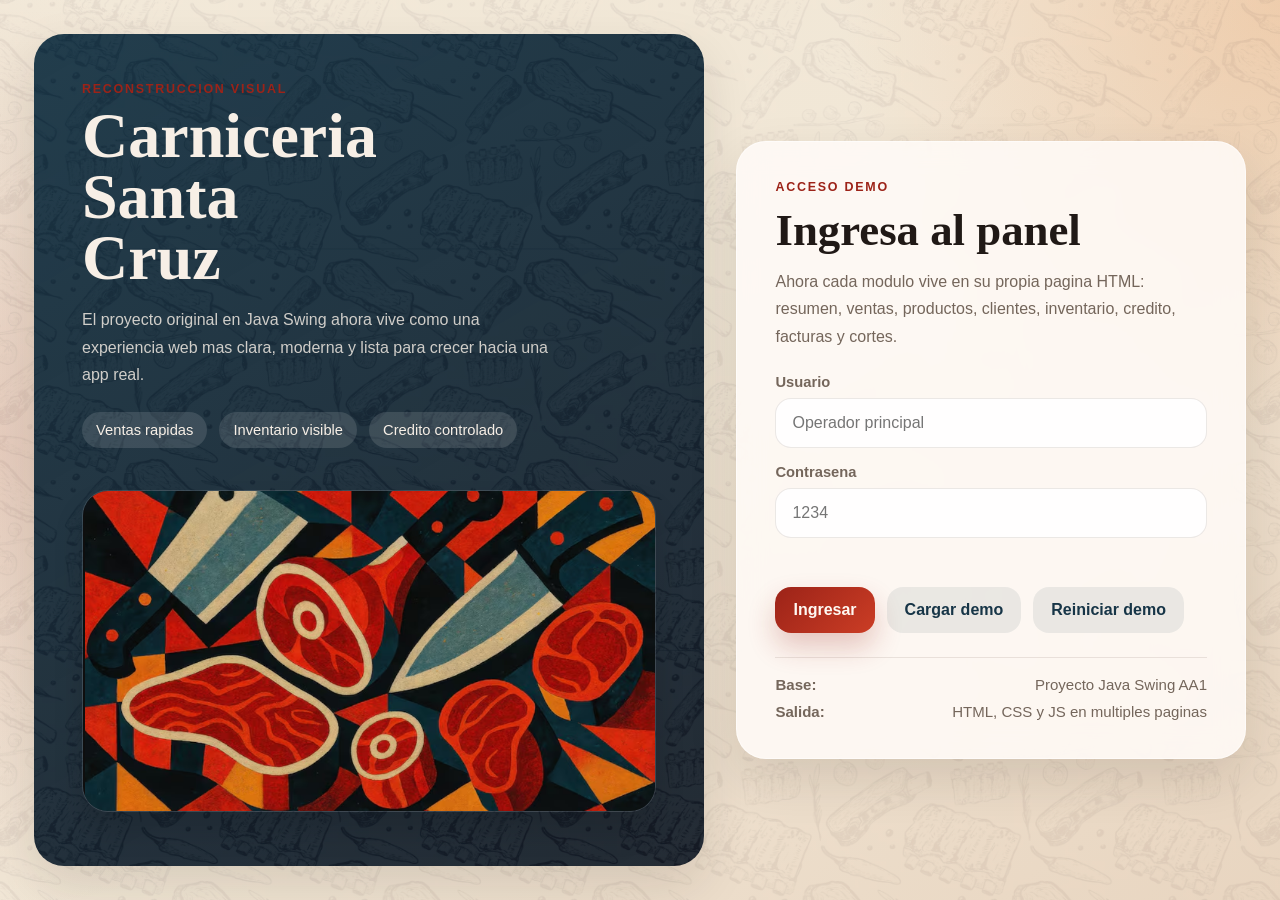
==== aa1-web/index.html @ 41139fec "Add aa1-web project files" ====
<!DOCTYPE html>
<html lang="es">
<head>
  <meta charset="UTF-8">
  <meta name="viewport" content="width=device-width, initial-scale=1.0">
  <title>Carniceria Santa Cruz | Login</title>
  <link rel="stylesheet" href="./styles.css">
</head>
<body data-page="login">
  <div class="page-shell">
    <section class="login-screen">
      <div class="login-hero reveal">
        <p class="eyebrow">Reconstruccion visual</p>
        <h1>Carniceria Santa Cruz</h1>
        <p class="hero-copy">
          El proyecto original en Java Swing ahora vive como una experiencia web mas clara,
          moderna y lista para crecer hacia una app real.
        </p>
        <div class="hero-pills">
          <span>Ventas rapidas</span>
          <span>Inventario visible</span>
          <span>Credito controlado</span>
        </div>
        <div class="hero-art">
          <img src="./assets/hero-meat.png" alt="Ilustracion de cortes de carne">
        </div>
      </div>

      <form class="login-card reveal delay-1" id="loginForm">
        <div class="card-top">
          <p class="eyebrow">Acceso demo</p>
          <h2>Ingresa al panel</h2>
          <p>
            Ahora cada modulo vive en su propia pagina HTML: resumen, ventas, productos,
            clientes, inventario, credito, facturas y cortes.
          </p>
        </div>

        <label class="field">
          <span>Usuario</span>
          <input id="usernameInput" type="text" placeholder="Operador principal">
        </label>

        <label class="field">
          <span>Contrasena</span>
          <input id="passwordInput" type="password" placeholder="1234">
        </label>

        <p class="login-error" id="loginError"></p>

        <div class="card-actions">
          <button class="primary-button" type="submit">Ingresar</button>
          <button class="ghost-button" type="button" id="demoButton">Cargar demo</button>
          <button class="ghost-button" type="button" id="resetDemoButton">Reiniciar demo</button>
        </div>

        <div class="login-notes">
          <div>
            <strong>Base:</strong>
            <span>Proyecto Java Swing AA1</span>
          </div>
          <div>
            <strong>Salida:</strong>
            <span>HTML, CSS y JS en multiples paginas</span>
          </div>
        </div>
      </form>
    </section>

    <div class="toast" id="toast"></div>
  </div>

  <script src="./app.js"></script>
</body>
</html>
---- aa1-web/styles.css ----
:root {
  --bg: #f3eadb;
  --surface: rgba(255, 251, 247, 0.88);
  --surface-strong: #fffaf5;
  --card: #fffdf9;
  --ink: #201916;
  --muted: #74665b;
  --line: rgba(91, 64, 48, 0.12);
  --accent: #9c2318;
  --accent-2: #eb7d26;
  --accent-3: #173547;
  --success: #247447;
  --warning: #b86b23;
  --danger: #a92525;
  --shadow: 0 20px 50px rgba(31, 23, 19, 0.12);
  --radius-xl: 30px;
  --radius-lg: 22px;
  --radius-md: 16px;
  --radius-sm: 12px;
}

* {
  box-sizing: border-box;
}

html {
  scroll-behavior: smooth;
}

body {
  margin: 0;
  min-height: 100vh;
  color: var(--ink);
  font-family: "Trebuchet MS", "Gill Sans", "Segoe UI", sans-serif;
  background:
    radial-gradient(circle at top right, rgba(235, 125, 38, 0.22), transparent 28%),
    radial-gradient(circle at left center, rgba(156, 35, 24, 0.14), transparent 34%),
    linear-gradient(140deg, #f4ecde 0%, #f3eadb 45%, #ead8c4 100%);
}

body::before {
  content: "";
  position: fixed;
  inset: 0;
  background: url("./assets/pattern.png") center/420px;
  opacity: 0.075;
  pointer-events: none;
  mix-blend-mode: multiply;
}

img {
  display: block;
  max-width: 100%;
}

button,
input,
select,
textarea {
  font: inherit;
}

a {
  color: inherit;
}

button {
  cursor: pointer;
}

.hidden {
  display: none !important;
}

.page-shell {
  position: relative;
}

.eyebrow {
  margin: 0 0 10px;
  font-size: 0.78rem;
  font-weight: 800;
  letter-spacing: 0.14em;
  text-transform: uppercase;
  color: var(--accent);
}

.reveal {
  animation: rise-in 0.75s ease both;
}

.delay-1 {
  animation-delay: 0.08s;
}

.delay-2 {
  animation-delay: 0.16s;
}

.login-screen {
  min-height: 100vh;
  display: grid;
  grid-template-columns: 1.25fr 0.95fr;
  gap: 32px;
  padding: 34px;
  position: relative;
}

.login-hero,
.login-card,
.panel,
.stat-card {
  backdrop-filter: blur(14px);
}

.login-hero {
  position: relative;
  overflow: hidden;
  border-radius: var(--radius-xl);
  background:
    linear-gradient(150deg, rgba(23, 53, 71, 0.95), rgba(15, 25, 38, 0.9)),
    url("./assets/pattern.png") center/400px;
  padding: 48px;
  color: #f7efe6;
  box-shadow: var(--shadow);
}

.login-hero h1,
.workspace-header h1,
.section-title h2,
.hero-banner h2,
.panel h3,
.login-card h2 {
  font-family: "Rockwell", "Bookman Old Style", "Palatino Linotype", serif;
}

.login-hero h1 {
  font-size: clamp(2.8rem, 5vw, 5rem);
  line-height: 0.95;
  margin: 0 0 18px;
  max-width: 9ch;
}

.hero-copy {
  max-width: 54ch;
  margin: 0 0 24px;
  color: rgba(247, 239, 230, 0.82);
  line-height: 1.7;
}

.hero-pills {
  display: flex;
  flex-wrap: wrap;
  gap: 12px;
}

.hero-pills span,
.badge-soft {
  display: inline-flex;
  align-items: center;
  gap: 8px;
  padding: 10px 14px;
  border-radius: 999px;
  background: rgba(255, 255, 255, 0.12);
  color: inherit;
  font-size: 0.92rem;
}

.hero-art {
  margin-top: 42px;
  border-radius: 26px;
  overflow: hidden;
  border: 1px solid rgba(255, 255, 255, 0.12);
  box-shadow: 0 18px 30px rgba(0, 0, 0, 0.14);
}

.hero-art img {
  width: 100%;
  height: 320px;
  object-fit: cover;
}

.login-card {
  align-self: center;
  border-radius: var(--radius-xl);
  background: var(--surface);
  border: 1px solid rgba(255, 255, 255, 0.5);
  padding: 38px;
  box-shadow: var(--shadow);
}

.card-top h2 {
  margin: 0 0 12px;
  font-size: clamp(2rem, 4vw, 2.8rem);
}

.card-top p:last-child {
  margin: 0 0 24px;
  color: var(--muted);
  line-height: 1.7;
}

.field {
  display: grid;
  gap: 8px;
  margin-bottom: 16px;
}

.field span {
  font-size: 0.92rem;
  font-weight: 700;
  color: var(--muted);
}

.field input,
.field select,
.field textarea {
  width: 100%;
  border: 1px solid var(--line);
  border-radius: var(--radius-md);
  padding: 15px 16px;
  background: rgba(255, 255, 255, 0.88);
  color: var(--ink);
  transition: border-color 0.2s ease, transform 0.2s ease, box-shadow 0.2s ease;
}

.field input:focus,
.field select:focus,
.field textarea:focus {
  outline: none;
  border-color: rgba(156, 35, 24, 0.4);
  box-shadow: 0 0 0 4px rgba(156, 35, 24, 0.08);
  transform: translateY(-1px);
}

.login-error {
  min-height: 1.2rem;
  margin: 4px 0 14px;
  color: var(--danger);
  font-size: 0.92rem;
  font-weight: 700;
}

.card-actions,
.button-row,
.banner-actions,
.sale-footer {
  display: flex;
  flex-wrap: wrap;
  gap: 12px;
  align-items: center;
}

.primary-button,
.ghost-button,
.remove-button {
  display: inline-flex;
  align-items: center;
  justify-content: center;
  border: 0;
  border-radius: 16px;
  padding: 14px 18px;
  font-weight: 800;
  text-decoration: none;
  transition: transform 0.18s ease, box-shadow 0.18s ease, background 0.18s ease;
}

.primary-button {
  background: linear-gradient(135deg, var(--accent), #cb3d25);
  color: #fff9f3;
  box-shadow: 0 14px 28px rgba(156, 35, 24, 0.24);
}

.ghost-button,
.remove-button {
  background: rgba(23, 53, 71, 0.08);
  color: var(--accent-3);
}

.primary-button:hover,
.ghost-button:hover,
.remove-button:hover {
  transform: translateY(-2px);
}

.full {
  width: 100%;
  justify-content: center;
}

.login-notes {
  margin-top: 24px;
  padding-top: 18px;
  border-top: 1px solid var(--line);
  display: grid;
  gap: 10px;
}

.login-notes div {
  display: flex;
  justify-content: space-between;
  gap: 12px;
  color: var(--muted);
  font-size: 0.94rem;
}

.app {
  display: grid;
  grid-template-columns: 300px minmax(0, 1fr);
  min-height: 100vh;
}

.sidebar {
  display: flex;
  flex-direction: column;
  position: sticky;
  top: 0;
  height: 100vh;
  padding: 26px;
  background:
    linear-gradient(180deg, rgba(17, 32, 45, 0.98), rgba(20, 26, 37, 0.97)),
    url("./assets/pattern.png") center/360px;
  color: #f9f2ea;
  overflow: hidden;
}

.brand-block h2 {
  margin: 0 0 10px;
  font-size: 2.2rem;
}

.side-copy,
.side-foot {
  color: rgba(249, 242, 234, 0.72);
  line-height: 1.7;
}

.nav-list {
  display: grid;
  gap: 10px;
  margin: 28px 0;
}

.nav-link {
  display: flex;
  align-items: center;
  gap: 12px;
  width: 100%;
  text-decoration: none;
  border: 1px solid rgba(255, 255, 255, 0.07);
  border-radius: 18px;
  padding: 14px 16px;
  background: rgba(255, 255, 255, 0.04);
  color: #f9f2ea;
  text-align: left;
  font-weight: 700;
  transition: background 0.2s ease, transform 0.2s ease, border-color 0.2s ease;
}

.nav-link:hover,
.nav-link.active {
  background: linear-gradient(135deg, rgba(156, 35, 24, 0.96), rgba(235, 125, 38, 0.92));
  border-color: transparent;
  transform: translateX(4px);
}

.nav-mark {
  display: inline-grid;
  place-items: center;
  width: 36px;
  height: 36px;
  border-radius: 12px;
  background: rgba(255, 255, 255, 0.14);
  font-size: 0.83rem;
}

.side-pattern {
  margin-top: auto;
  height: 180px;
  border-radius: 24px;
  background:
    linear-gradient(160deg, rgba(255, 255, 255, 0.08), transparent),
    url("./assets/hero-meat.png") center/cover;
  opacity: 0.82;
}

.side-button {
  margin-top: 16px;
}

.workspace {
  padding: 30px;
}

.workspace-header {
  display: flex;
  align-items: end;
  justify-content: space-between;
  gap: 20px;
  margin-bottom: 24px;
}

.workspace-header h1 {
  margin: 0;
  font-size: clamp(2.2rem, 4vw, 3.2rem);
}

.header-tools {
  display: flex;
  flex-wrap: wrap;
  gap: 12px;
}

.header-chip {
  min-width: 170px;
  padding: 14px 16px;
  border-radius: 18px;
  background: rgba(255, 255, 255, 0.72);
  border: 1px solid rgba(255, 255, 255, 0.44);
  box-shadow: var(--shadow);
}

.header-chip span {
  display: block;
  color: var(--muted);
  font-size: 0.84rem;
}

.header-chip strong {
  display: block;
  margin-top: 4px;
  font-size: 1rem;
}

.view {
  display: none;
  gap: 22px;
}

.view.active {
  display: grid;
}

.section-title {
  display: flex;
  align-items: center;
  justify-content: space-between;
  gap: 16px;
}

.section-title h2,
.hero-banner h2 {
  margin: 0;
}

.hero-banner {
  display: grid;
  grid-template-columns: minmax(0, 1.4fr) minmax(240px, 0.6fr);
  gap: 20px;
  padding: 28px;
  background:
    linear-gradient(135deg, rgba(255, 248, 242, 0.96), rgba(249, 236, 222, 0.92)),
    url("./assets/pattern.png") center/420px;
}

.panel-copy {
  margin: 14px 0 0;
  max-width: 62ch;
  color: var(--muted);
  line-height: 1.7;
}

.feature-list {
  margin: 18px 0 0;
  padding-left: 18px;
  color: var(--muted);
  line-height: 1.8;
}

.banner-aside {
  padding: 20px;
  border-radius: 24px;
  background: rgba(255, 255, 255, 0.62);
  border: 1px solid rgba(255, 255, 255, 0.5);
}

.stats-grid {
  display: grid;
  grid-template-columns: repeat(4, minmax(0, 1fr));
  gap: 16px;
}

.stats-grid.compact {
  grid-template-columns: repeat(3, minmax(0, 1fr));
}

.stat-card {
  padding: 22px;
  border-radius: 24px;
  background: rgba(255, 255, 255, 0.76);
  border: 1px solid rgba(255, 255, 255, 0.48);
  box-shadow: var(--shadow);
}

.stat-card span {
  display: block;
  color: var(--muted);
  font-size: 0.92rem;
}

.stat-card strong {
  display: block;
  margin-top: 10px;
  font-size: clamp(1.6rem, 3vw, 2.3rem);
  line-height: 1;
}

.split-grid,
.sales-grid,
.inventory-grid,
.invoice-layout {
  display: grid;
  gap: 20px;
}

.split-grid {
  grid-template-columns: repeat(2, minmax(0, 1fr));
}

.split-grid.wide {
  grid-template-columns: 0.86fr 1.14fr;
}

.sales-grid {
  grid-template-columns: 1.45fr 0.8fr;
}

.inventory-grid {
  grid-template-columns: repeat(3, minmax(0, 1fr));
}

.invoice-layout {
  grid-template-columns: minmax(0, 1.25fr) 320px;
  align-items: start;
}

.panel {
  padding: 22px;
  border-radius: 26px;
  background: var(--surface);
  border: 1px solid rgba(255, 255, 255, 0.5);
  box-shadow: var(--shadow);
}

.panel.tonal {
  background:
    linear-gradient(160deg, rgba(255, 248, 242, 0.94), rgba(243, 234, 219, 0.9)),
    url("./assets/pattern.png") center/360px;
}

.panel-head {
  display: flex;
  align-items: start;
  justify-content: space-between;
  gap: 16px;
  margin-bottom: 18px;
}

.panel-head h3 {
  margin: 0;
  font-size: 1.5rem;
}

.stack-list,
.timeline,
.client-list,
.chart-bars {
  display: grid;
  gap: 12px;
}

.stack-item,
.timeline-item,
.client-item,
.chart-row {
  border-radius: 18px;
  padding: 15px 16px;
  background: rgba(255, 255, 255, 0.76);
  border: 1px solid rgba(255, 255, 255, 0.48);
}

.stack-item {
  display: flex;
  justify-content: space-between;
  gap: 12px;
  align-items: center;
}

.stack-item strong,
.timeline-item strong,
.client-item strong {
  display: block;
}

.subtle {
  color: var(--muted);
  font-size: 0.92rem;
}

.inline-form,
.filters-bar {
  display: flex;
  flex-wrap: wrap;
  gap: 14px;
  align-items: end;
}

.grow {
  flex: 1 1 280px;
}

.short {
  min-width: 140px;
}

.chip-row {
  display: flex;
  flex-wrap: wrap;
  gap: 10px;
  margin: 18px 0;
}

.chip-row button {
  border: 0;
  border-radius: 999px;
  padding: 10px 14px;
  background: rgba(235, 125, 38, 0.12);
  color: var(--accent);
  font-weight: 700;
}

.table-wrap {
  overflow: auto;
  border-radius: 18px;
  border: 1px solid rgba(91, 64, 48, 0.08);
}

table {
  width: 100%;
  border-collapse: collapse;
  min-width: 640px;
  background: rgba(255, 255, 255, 0.62);
}

thead {
  background: rgba(23, 53, 71, 0.06);
}

th,
td {
  padding: 14px 16px;
  text-align: left;
  border-bottom: 1px solid rgba(91, 64, 48, 0.08);
  font-size: 0.95rem;
}

tbody tr:hover {
  background: rgba(156, 35, 24, 0.04);
}

.table-foot,
.sale-footer {
  margin-top: 16px;
  color: var(--muted);
}

.sale-footer {
  justify-content: space-between;
}

.totals-box {
  display: grid;
  gap: 14px;
  margin: 18px 0;
  padding: 18px;
  border-radius: 20px;
  background: rgba(23, 53, 71, 0.06);
}

.totals-box div {
  display: flex;
  justify-content: space-between;
  gap: 16px;
}

.totals-box strong {
  font-size: 1.1rem;
}

.note-card {
  margin-top: 18px;
  padding: 18px;
  border-radius: 20px;
  background: linear-gradient(160deg, rgba(23, 53, 71, 0.92), rgba(12, 24, 35, 0.9));
  color: #f3ebdf;
}

.note-card p:last-child {
  margin: 8px 0 0;
  line-height: 1.65;
  color: rgba(243, 235, 223, 0.8);
}

.form-grid {
  display: grid;
  grid-template-columns: repeat(2, minmax(0, 1fr));
  gap: 12px;
}

.full-row {
  grid-column: 1 / -1;
}

.filter-inline {
  display: flex;
  align-items: center;
  gap: 10px;
  color: var(--muted);
}

.filter-inline select {
  border: 1px solid var(--line);
  border-radius: 12px;
  padding: 10px 12px;
  background: rgba(255, 255, 255, 0.88);
}

.client-list {
  max-height: 560px;
  overflow: auto;
  padding-right: 4px;
}

.client-item {
  width: 100%;
  text-align: left;
  background: rgba(255, 255, 255, 0.84);
  border: 1px solid rgba(91, 64, 48, 0.08);
}

.client-item.active {
  border-color: rgba(156, 35, 24, 0.32);
  background: rgba(156, 35, 24, 0.06);
}

.detail-grid {
  display: grid;
  grid-template-columns: repeat(2, minmax(0, 1fr));
  gap: 12px;
}

.detail-grid.compact {
  margin-bottom: 12px;
}

.detail-item {
  padding: 16px;
  border-radius: 18px;
  background: rgba(255, 255, 255, 0.76);
  border: 1px solid rgba(91, 64, 48, 0.08);
}

.detail-item span {
  display: block;
  color: var(--muted);
  font-size: 0.9rem;
}

.detail-item strong {
  display: block;
  margin-top: 8px;
  font-size: 1rem;
}

.timeline-item {
  display: grid;
  gap: 6px;
}

.timeline-item small {
  color: var(--muted);
}

.invoice-detail {
  display: grid;
  gap: 12px;
  position: sticky;
  top: 18px;
}

.invoice-card {
  border-radius: 22px;
  padding: 18px;
  background: linear-gradient(160deg, rgba(23, 53, 71, 0.96), rgba(14, 28, 38, 0.94));
  color: #f7efe3;
}

.invoice-card h3 {
  margin: 0 0 14px;
  font-size: 1.4rem;
}

.invoice-card .subtle {
  color: rgba(247, 239, 227, 0.74);
}

.invoice-lines {
  display: grid;
  gap: 10px;
  margin-top: 16px;
}

.invoice-line {
  display: flex;
  justify-content: space-between;
  gap: 10px;
  padding-top: 10px;
  border-top: 1px solid rgba(255, 255, 255, 0.12);
}

.invoice-row {
  cursor: pointer;
}

.invoice-row.active {
  background: rgba(156, 35, 24, 0.08);
}

.chart-row {
  display: grid;
  gap: 10px;
}

.chart-row header {
  display: flex;
  justify-content: space-between;
  gap: 12px;
}

.chart-track {
  overflow: hidden;
  height: 12px;
  border-radius: 999px;
  background: rgba(23, 53, 71, 0.08);
}

.chart-fill {
  height: 100%;
  border-radius: inherit;
  background: linear-gradient(90deg, var(--accent), var(--accent-2));
}

.tone-ok {
  color: var(--success);
}

.tone-warn {
  color: var(--warning);
}

.tone-danger {
  color: var(--danger);
}

.pill {
  display: inline-flex;
  align-items: center;
  justify-content: center;
  min-width: 92px;
  padding: 8px 12px;
  border-radius: 999px;
  font-size: 0.84rem;
  font-weight: 800;
}

.pill.ok {
  background: rgba(36, 116, 71, 0.12);
  color: var(--success);
}

.pill.off {
  background: rgba(169, 37, 37, 0.12);
  color: var(--danger);
}

.stock-pill {
  font-weight: 800;
}

.stock-pill.low {
  color: var(--danger);
}

.stock-pill.good {
  color: var(--success);
}

.toast {
  position: fixed;
  right: 24px;
  bottom: 24px;
  min-width: 240px;
  max-width: 360px;
  padding: 16px 18px;
  border-radius: 18px;
  background: rgba(23, 53, 71, 0.96);
  color: #f7efe3;
  box-shadow: var(--shadow);
  opacity: 0;
  pointer-events: none;
  transform: translateY(10px);
  transition: opacity 0.2s ease, transform 0.2s ease;
}

.toast.show {
  opacity: 1;
  transform: translateY(0);
}

.toast.error {
  background: rgba(169, 37, 37, 0.96);
}

@keyframes rise-in {
  from {
    opacity: 0;
    transform: translateY(16px);
  }
  to {
    opacity: 1;
    transform: translateY(0);
  }
}

@media (max-width: 1220px) {
  .stats-grid,
  .stats-grid.compact,
  .inventory-grid {
    grid-template-columns: repeat(2, minmax(0, 1fr));
  }

  .sales-grid,
  .split-grid,
  .split-grid.wide,
  .invoice-layout {
    grid-template-columns: 1fr;
  }

  .invoice-detail {
    position: static;
  }
}

@media (max-width: 980px) {
  .login-screen,
  .app {
    grid-template-columns: 1fr;
  }

  .sidebar {
    position: relative;
    height: auto;
  }

  .workspace {
    padding: 22px;
  }

  .workspace-header,
  .section-title {
    flex-direction: column;
    align-items: start;
  }
}

@media (max-width: 720px) {
  .login-screen,
  .login-card,
  .login-hero,
  .panel,
  .workspace {
    padding: 20px;
  }

  .stats-grid,
  .stats-grid.compact,
  .detail-grid,
  .form-grid {
    grid-template-columns: 1fr;
  }

  .hero-banner {
    grid-template-columns: 1fr;
  }

  .hero-art img {
    height: 220px;
  }

  .header-tools,
  .card-actions,
  .button-row,
  .banner-actions,
  .sale-footer,
  .filters-bar,
  .inline-form {
    width: 100%;
  }

  .header-chip,
  .button-row > *,
  .card-actions > *,
  .banner-actions > *,
  .inline-form > *,
  .filters-bar > * {
    width: 100%;
  }
}
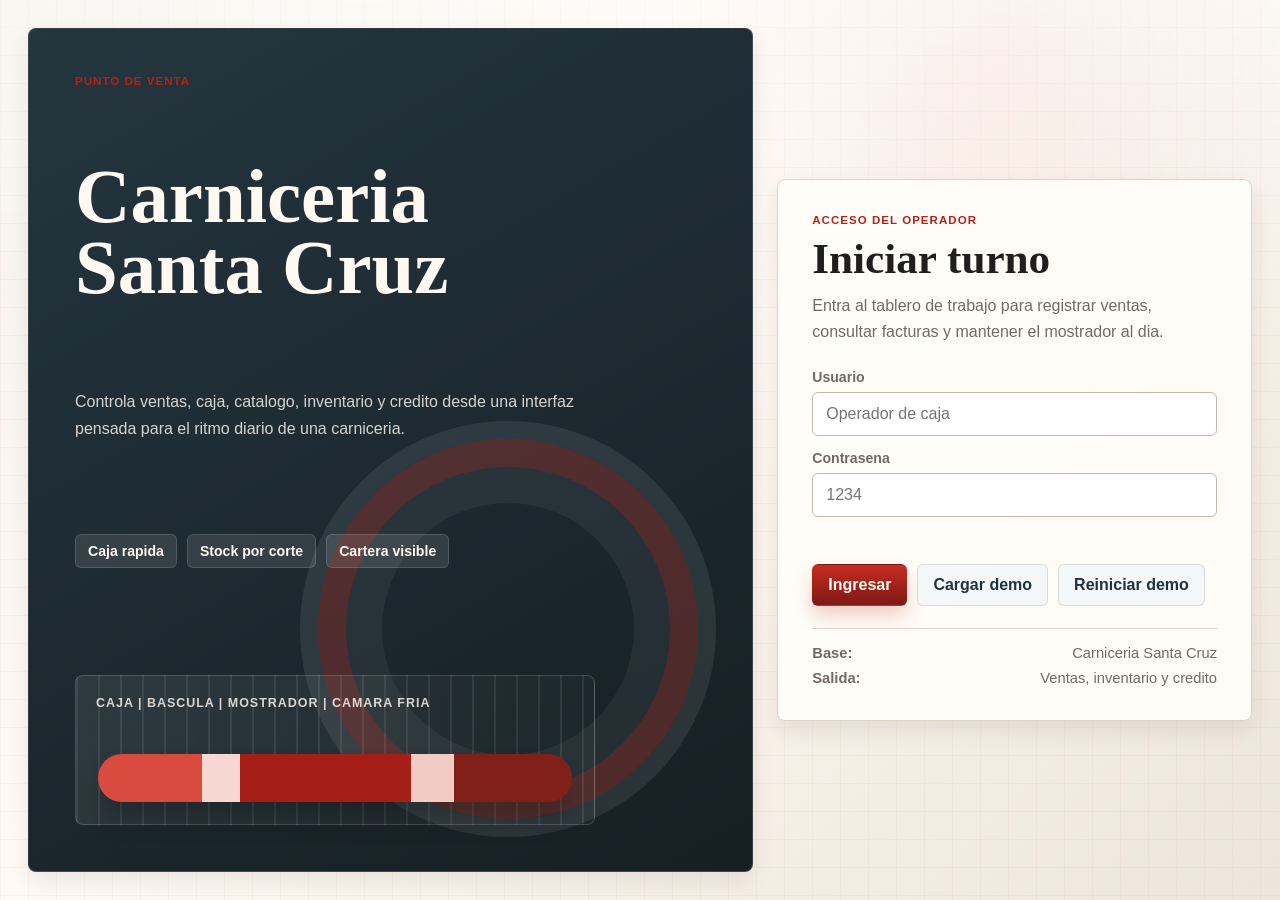
==== commit 2aebf35e: "Mejora visual" ====
--- a/aa1-web/index.html
+++ b/aa1-web/index.html
@@ -10,35 +10,33 @@
   <div class="page-shell">
     <section class="login-screen">
       <div class="login-hero reveal">
-        <p class="eyebrow">Reconstruccion visual</p>
+        <p class="eyebrow">Punto de venta</p>
         <h1>Carniceria Santa Cruz</h1>
         <p class="hero-copy">
-          El proyecto original en Java Swing ahora vive como una experiencia web mas clara,
-          moderna y lista para crecer hacia una app real.
+          Controla ventas, caja, catalogo, inventario y credito desde una interfaz pensada
+          para el ritmo diario de una carniceria.
         </p>
         <div class="hero-pills">
-          <span>Ventas rapidas</span>
-          <span>Inventario visible</span>
-          <span>Credito controlado</span>
+          <span>Caja rapida</span>
+          <span>Stock por corte</span>
+          <span>Cartera visible</span>
         </div>
-        <div class="hero-art">
-          <img src="./assets/hero-meat.png" alt="Ilustracion de cortes de carne">
-        </div>
+        <div class="hero-art" aria-hidden="true"></div>
       </div>
 
       <form class="login-card reveal delay-1" id="loginForm">
         <div class="card-top">
-          <p class="eyebrow">Acceso demo</p>
-          <h2>Ingresa al panel</h2>
+          <p class="eyebrow">Acceso del operador</p>
+          <h2>Iniciar turno</h2>
           <p>
-            Ahora cada modulo vive en su propia pagina HTML: resumen, ventas, productos,
-            clientes, inventario, credito, facturas y cortes.
+            Entra al tablero de trabajo para registrar ventas, consultar facturas y mantener
+            el mostrador al dia.
           </p>
         </div>
 
         <label class="field">
           <span>Usuario</span>
-          <input id="usernameInput" type="text" placeholder="Operador principal">
+          <input id="usernameInput" type="text" placeholder="Operador de caja">
         </label>
 
         <label class="field">
@@ -57,11 +55,11 @@
         <div class="login-notes">
           <div>
             <strong>Base:</strong>
-            <span>Proyecto Java Swing AA1</span>
+            <span>Carniceria Santa Cruz</span>
           </div>
           <div>
             <strong>Salida:</strong>
-            <span>HTML, CSS y JS en multiples paginas</span>
+            <span>Ventas, inventario y credito</span>
           </div>
         </div>
       </form>
--- a/aa1-web/styles.css
+++ b/aa1-web/styles.css
@@ -1,22 +1,26 @@
 :root {
-  --bg: #f3eadb;
-  --surface: rgba(255, 251, 247, 0.88);
-  --surface-strong: #fffaf5;
-  --card: #fffdf9;
-  --ink: #201916;
-  --muted: #74665b;
-  --line: rgba(91, 64, 48, 0.12);
-  --accent: #9c2318;
-  --accent-2: #eb7d26;
-  --accent-3: #173547;
-  --success: #247447;
-  --warning: #b86b23;
-  --danger: #a92525;
-  --shadow: 0 20px 50px rgba(31, 23, 19, 0.12);
-  --radius-xl: 30px;
-  --radius-lg: 22px;
-  --radius-md: 16px;
-  --radius-sm: 12px;
+  --bg: #f6f1ea;
+  --bg-2: #ede5da;
+  --surface: #fffdf9;
+  --surface-soft: #fbf6ef;
+  --surface-steel: #eef2f3;
+  --ink: #211f1d;
+  --muted: #716a62;
+  --line: #ded3c7;
+  --line-strong: #c9b8a7;
+  --accent: #b42318;
+  --accent-dark: #7d1914;
+  --accent-soft: #fde7e3;
+  --steel: #20323b;
+  --steel-2: #314851;
+  --green: #28664c;
+  --warning: #a85f17;
+  --danger: #b42318;
+  --shadow: 0 18px 36px rgba(37, 28, 21, 0.12);
+  --shadow-soft: 0 10px 22px rgba(37, 28, 21, 0.08);
+  --radius-lg: 8px;
+  --radius-md: 8px;
+  --radius-sm: 6px;
 }
 
 * {
@@ -31,21 +35,22 @@
   margin: 0;
   min-height: 100vh;
   color: var(--ink);
-  font-family: "Trebuchet MS", "Gill Sans", "Segoe UI", sans-serif;
+  font-family: "Segoe UI", Arial, sans-serif;
   background:
-    radial-gradient(circle at top right, rgba(235, 125, 38, 0.22), transparent 28%),
-    radial-gradient(circle at left center, rgba(156, 35, 24, 0.14), transparent 34%),
-    linear-gradient(140deg, #f4ecde 0%, #f3eadb 45%, #ead8c4 100%);
+    linear-gradient(90deg, rgba(180, 35, 24, 0.035) 1px, transparent 1px),
+    linear-gradient(0deg, rgba(32, 50, 59, 0.035) 1px, transparent 1px),
+    linear-gradient(135deg, var(--bg) 0%, #fffaf4 42%, var(--bg-2) 100%);
+  background-size: 28px 28px, 28px 28px, auto;
 }
 
 body::before {
   content: "";
   position: fixed;
   inset: 0;
-  background: url("./assets/pattern.png") center/420px;
-  opacity: 0.075;
   pointer-events: none;
-  mix-blend-mode: multiply;
+  background:
+    linear-gradient(180deg, rgba(255, 255, 255, 0.45), transparent 36%),
+    radial-gradient(circle at 78% 8%, rgba(180, 35, 24, 0.08), transparent 26%);
 }
 
 img {
@@ -77,32 +82,32 @@
 }
 
 .eyebrow {
-  margin: 0 0 10px;
-  font-size: 0.78rem;
+  margin: 0 0 8px;
+  color: var(--accent);
+  font-size: 0.72rem;
   font-weight: 800;
-  letter-spacing: 0.14em;
+  letter-spacing: 0.09em;
   text-transform: uppercase;
-  color: var(--accent);
 }
 
 .reveal {
-  animation: rise-in 0.75s ease both;
+  animation: rise-in 0.45s ease both;
 }
 
 .delay-1 {
-  animation-delay: 0.08s;
+  animation-delay: 0.05s;
 }
 
 .delay-2 {
-  animation-delay: 0.16s;
+  animation-delay: 0.1s;
 }
 
 .login-screen {
   min-height: 100vh;
   display: grid;
-  grid-template-columns: 1.25fr 0.95fr;
-  gap: 32px;
-  padding: 34px;
+  grid-template-columns: minmax(0, 1.1fr) minmax(360px, 0.72fr);
+  gap: 24px;
+  padding: 28px;
   position: relative;
 }
 
@@ -110,19 +115,36 @@
 .login-card,
 .panel,
 .stat-card {
-  backdrop-filter: blur(14px);
+  box-shadow: var(--shadow-soft);
 }
 
 .login-hero {
   position: relative;
   overflow: hidden;
-  border-radius: var(--radius-xl);
+  display: grid;
+  align-content: space-between;
+  min-height: calc(100vh - 56px);
+  border: 1px solid rgba(255, 255, 255, 0.12);
+  border-radius: var(--radius-lg);
   background:
-    linear-gradient(150deg, rgba(23, 53, 71, 0.95), rgba(15, 25, 38, 0.9)),
-    url("./assets/pattern.png") center/400px;
-  padding: 48px;
-  color: #f7efe6;
-  box-shadow: var(--shadow);
+    linear-gradient(150deg, rgba(32, 50, 59, 0.98), rgba(17, 26, 31, 0.98)),
+    repeating-linear-gradient(45deg, rgba(255,255,255,0.04) 0 1px, transparent 1px 16px);
+  padding: 46px;
+  color: #fff9f2;
+}
+
+.login-hero::after {
+  content: "";
+  position: absolute;
+  right: 36px;
+  bottom: 34px;
+  width: min(36vw, 380px);
+  aspect-ratio: 1;
+  border-radius: 50%;
+  border: 18px solid rgba(255, 255, 255, 0.08);
+  box-shadow:
+    inset 0 0 0 28px rgba(180, 35, 24, 0.3),
+    inset 0 0 0 64px rgba(255, 255, 255, 0.05);
 }
 
 .login-hero h1,
@@ -130,28 +152,35 @@
 .section-title h2,
 .hero-banner h2,
 .panel h3,
-.login-card h2 {
-  font-family: "Rockwell", "Bookman Old Style", "Palatino Linotype", serif;
+.login-card h2,
+.brand-block h2 {
+  font-family: Georgia, "Times New Roman", serif;
 }
 
 .login-hero h1 {
-  font-size: clamp(2.8rem, 5vw, 5rem);
-  line-height: 0.95;
+  position: relative;
+  z-index: 1;
+  max-width: 10ch;
   margin: 0 0 18px;
-  max-width: 9ch;
+  font-size: clamp(3rem, 6vw, 5.6rem);
+  line-height: 0.92;
 }
 
 .hero-copy {
-  max-width: 54ch;
+  position: relative;
+  z-index: 1;
+  max-width: 58ch;
   margin: 0 0 24px;
-  color: rgba(247, 239, 230, 0.82);
-  line-height: 1.7;
+  color: rgba(255, 249, 242, 0.82);
+  line-height: 1.65;
 }
 
 .hero-pills {
+  position: relative;
+  z-index: 1;
   display: flex;
   flex-wrap: wrap;
-  gap: 12px;
+  gap: 10px;
 }
 
 .hero-pills span,
@@ -159,78 +188,112 @@
   display: inline-flex;
   align-items: center;
   gap: 8px;
-  padding: 10px 14px;
+  min-height: 34px;
+  padding: 8px 12px;
+  border: 1px solid rgba(180, 35, 24, 0.16);
+  border-radius: var(--radius-sm);
+  background: var(--accent-soft);
+  color: var(--accent-dark);
+  font-size: 0.88rem;
+  font-weight: 800;
+}
+
+.login-hero .hero-pills span {
+  border-color: rgba(255, 255, 255, 0.14);
+  background: rgba(255, 255, 255, 0.1);
+  color: #fff9f2;
+}
+
+.hero-art {
+  position: relative;
+  z-index: 1;
+  margin-top: 40px;
+  max-width: 520px;
+  min-height: 150px;
+  border: 1px solid rgba(255, 255, 255, 0.16);
+  border-radius: var(--radius-lg);
+  background:
+    linear-gradient(90deg, rgba(255,255,255,0.08), rgba(255,255,255,0.02)),
+    repeating-linear-gradient(90deg, rgba(255,255,255,0.08) 0 2px, transparent 2px 22px);
+}
+
+.hero-art img {
+  display: none;
+}
+
+.hero-art::before {
+  content: "CAJA  |  BASCULA  |  MOSTRADOR  |  CAMARA FRIA";
+  position: absolute;
+  left: 20px;
+  top: 20px;
+  color: rgba(255, 249, 242, 0.82);
+  font-size: 0.78rem;
+  font-weight: 800;
+  letter-spacing: 0.08em;
+}
+
+.hero-art::after {
+  content: "";
+  position: absolute;
+  left: 22px;
+  right: 22px;
+  bottom: 22px;
+  height: 48px;
   border-radius: 999px;
-  background: rgba(255, 255, 255, 0.12);
-  color: inherit;
-  font-size: 0.92rem;
-}
-
-.hero-art {
-  margin-top: 42px;
-  border-radius: 26px;
-  overflow: hidden;
-  border: 1px solid rgba(255, 255, 255, 0.12);
-  box-shadow: 0 18px 30px rgba(0, 0, 0, 0.14);
-}
-
-.hero-art img {
-  width: 100%;
-  height: 320px;
-  object-fit: cover;
+  background:
+    linear-gradient(90deg, #d94a3f 0 22%, #f6d7d1 22% 30%, #a51f18 30% 66%, #f2cbc4 66% 75%, #812018 75% 100%);
+  box-shadow: 0 18px 24px rgba(0, 0, 0, 0.22);
 }
 
 .login-card {
   align-self: center;
-  border-radius: var(--radius-xl);
-  background: var(--surface);
-  border: 1px solid rgba(255, 255, 255, 0.5);
-  padding: 38px;
-  box-shadow: var(--shadow);
+  border: 1px solid var(--line);
+  border-radius: var(--radius-lg);
+  background: rgba(255, 253, 249, 0.94);
+  padding: 34px;
 }
 
 .card-top h2 {
-  margin: 0 0 12px;
-  font-size: clamp(2rem, 4vw, 2.8rem);
+  margin: 0 0 10px;
+  font-size: clamp(2rem, 4vw, 2.7rem);
 }
 
 .card-top p:last-child {
   margin: 0 0 24px;
   color: var(--muted);
-  line-height: 1.7;
+  line-height: 1.65;
 }
 
 .field {
   display: grid;
-  gap: 8px;
-  margin-bottom: 16px;
+  gap: 7px;
+  margin-bottom: 14px;
 }
 
 .field span {
-  font-size: 0.92rem;
-  font-weight: 700;
   color: var(--muted);
+  font-size: 0.88rem;
+  font-weight: 800;
 }
 
 .field input,
 .field select,
 .field textarea {
   width: 100%;
-  border: 1px solid var(--line);
-  border-radius: var(--radius-md);
-  padding: 15px 16px;
-  background: rgba(255, 255, 255, 0.88);
+  border: 1px solid var(--line-strong);
+  border-radius: var(--radius-sm);
+  background: #fff;
   color: var(--ink);
-  transition: border-color 0.2s ease, transform 0.2s ease, box-shadow 0.2s ease;
+  padding: 12px 13px;
+  transition: border-color 0.18s ease, box-shadow 0.18s ease;
 }
 
 .field input:focus,
 .field select:focus,
 .field textarea:focus {
   outline: none;
-  border-color: rgba(156, 35, 24, 0.4);
-  box-shadow: 0 0 0 4px rgba(156, 35, 24, 0.08);
-  transform: translateY(-1px);
+  border-color: var(--accent);
+  box-shadow: 0 0 0 3px rgba(180, 35, 24, 0.12);
 }
 
 .login-error {
@@ -238,7 +301,7 @@
   margin: 4px 0 14px;
   color: var(--danger);
   font-size: 0.92rem;
-  font-weight: 700;
+  font-weight: 800;
 }
 
 .card-actions,
@@ -247,7 +310,7 @@
 .sale-footer {
   display: flex;
   flex-wrap: wrap;
-  gap: 12px;
+  gap: 10px;
   align-items: center;
 }
 
@@ -257,30 +320,44 @@
   display: inline-flex;
   align-items: center;
   justify-content: center;
-  border: 0;
-  border-radius: 16px;
-  padding: 14px 18px;
-  font-weight: 800;
+  min-height: 42px;
+  border: 1px solid transparent;
+  border-radius: var(--radius-sm);
+  padding: 11px 15px;
+  font-weight: 850;
   text-decoration: none;
-  transition: transform 0.18s ease, box-shadow 0.18s ease, background 0.18s ease;
+  transition: transform 0.16s ease, box-shadow 0.16s ease, background 0.16s ease;
 }
 
 .primary-button {
-  background: linear-gradient(135deg, var(--accent), #cb3d25);
-  color: #fff9f3;
-  box-shadow: 0 14px 28px rgba(156, 35, 24, 0.24);
+  background: linear-gradient(180deg, #c72c21, var(--accent-dark));
+  color: #fffaf5;
+  box-shadow: 0 10px 18px rgba(180, 35, 24, 0.22);
 }
 
 .ghost-button,
 .remove-button {
-  background: rgba(23, 53, 71, 0.08);
-  color: var(--accent-3);
+  border-color: rgba(32, 50, 59, 0.14);
+  background: #f4f7f7;
+  color: var(--steel);
+}
+
+.remove-button {
+  min-height: 34px;
+  padding: 7px 10px;
 }
 
 .primary-button:hover,
 .ghost-button:hover,
 .remove-button:hover {
-  transform: translateY(-2px);
+  transform: translateY(-1px);
+  box-shadow: var(--shadow-soft);
+}
+
+button:disabled,
+input:disabled {
+  cursor: not-allowed;
+  opacity: 0.56;
 }
 
 .full {
@@ -289,11 +366,11 @@
 }
 
 .login-notes {
-  margin-top: 24px;
-  padding-top: 18px;
+  margin-top: 22px;
+  padding-top: 16px;
   border-top: 1px solid var(--line);
   display: grid;
-  gap: 10px;
+  gap: 9px;
 }
 
 .login-notes div {
@@ -301,12 +378,12 @@
   justify-content: space-between;
   gap: 12px;
   color: var(--muted);
-  font-size: 0.94rem;
+  font-size: 0.92rem;
 }
 
 .app {
   display: grid;
-  grid-template-columns: 300px minmax(0, 1fr);
+  grid-template-columns: 278px minmax(0, 1fr);
   min-height: 100vh;
 }
 
@@ -316,125 +393,139 @@
   position: sticky;
   top: 0;
   height: 100vh;
-  padding: 26px;
+  padding: 22px;
   background:
-    linear-gradient(180deg, rgba(17, 32, 45, 0.98), rgba(20, 26, 37, 0.97)),
-    url("./assets/pattern.png") center/360px;
-  color: #f9f2ea;
+    linear-gradient(180deg, rgba(32, 50, 59, 0.98), rgba(18, 27, 32, 0.98)),
+    repeating-linear-gradient(90deg, rgba(255,255,255,0.04) 0 1px, transparent 1px 18px);
+  color: #fff9f2;
   overflow: hidden;
 }
 
+.brand-block {
+  padding-bottom: 18px;
+  border-bottom: 1px solid rgba(255, 255, 255, 0.12);
+}
+
 .brand-block h2 {
-  margin: 0 0 10px;
-  font-size: 2.2rem;
+  margin: 0 0 8px;
+  font-size: 2.18rem;
+  line-height: 1;
 }
 
 .side-copy,
 .side-foot {
-  color: rgba(249, 242, 234, 0.72);
-  line-height: 1.7;
+  color: rgba(255, 249, 242, 0.74);
+  line-height: 1.55;
+}
+
+.side-copy {
+  margin-bottom: 0;
 }
 
 .nav-list {
   display: grid;
+  gap: 7px;
+  margin: 22px 0;
+}
+
+.nav-link {
+  display: flex;
+  align-items: center;
   gap: 10px;
-  margin: 28px 0;
-}
-
-.nav-link {
-  display: flex;
-  align-items: center;
-  gap: 12px;
   width: 100%;
+  border: 1px solid rgba(255, 255, 255, 0.08);
+  border-radius: var(--radius-sm);
+  background: rgba(255, 255, 255, 0.045);
+  color: #fff9f2;
+  padding: 10px 12px;
+  text-align: left;
   text-decoration: none;
-  border: 1px solid rgba(255, 255, 255, 0.07);
-  border-radius: 18px;
-  padding: 14px 16px;
-  background: rgba(255, 255, 255, 0.04);
-  color: #f9f2ea;
-  text-align: left;
-  font-weight: 700;
-  transition: background 0.2s ease, transform 0.2s ease, border-color 0.2s ease;
+  font-weight: 750;
+  transition: background 0.18s ease, transform 0.18s ease, border-color 0.18s ease;
 }
 
 .nav-link:hover,
 .nav-link.active {
-  background: linear-gradient(135deg, rgba(156, 35, 24, 0.96), rgba(235, 125, 38, 0.92));
-  border-color: transparent;
-  transform: translateX(4px);
+  border-color: rgba(255, 255, 255, 0.16);
+  background: linear-gradient(90deg, var(--accent), #da4b36);
+  transform: translateX(3px);
 }
 
 .nav-mark {
   display: inline-grid;
   place-items: center;
-  width: 36px;
-  height: 36px;
-  border-radius: 12px;
-  background: rgba(255, 255, 255, 0.14);
-  font-size: 0.83rem;
+  width: 32px;
+  height: 32px;
+  border-radius: 50%;
+  background: rgba(255, 255, 255, 0.13);
+  font-size: 0.76rem;
+  font-weight: 900;
 }
 
 .side-pattern {
   margin-top: auto;
-  height: 180px;
-  border-radius: 24px;
+  min-height: 136px;
+  border: 1px solid rgba(255, 255, 255, 0.12);
+  border-radius: var(--radius-lg);
   background:
-    linear-gradient(160deg, rgba(255, 255, 255, 0.08), transparent),
-    url("./assets/hero-meat.png") center/cover;
-  opacity: 0.82;
+    linear-gradient(135deg, rgba(180, 35, 24, 0.7), rgba(255, 255, 255, 0.08)),
+    repeating-linear-gradient(135deg, rgba(255,255,255,0.13) 0 2px, transparent 2px 18px);
 }
 
 .side-button {
-  margin-top: 16px;
+  margin-top: 14px;
 }
 
 .workspace {
-  padding: 30px;
+  padding: 26px;
 }
 
 .workspace-header {
   display: flex;
   align-items: end;
   justify-content: space-between;
-  gap: 20px;
-  margin-bottom: 24px;
+  gap: 18px;
+  margin-bottom: 22px;
+  padding-bottom: 18px;
+  border-bottom: 1px solid var(--line);
 }
 
 .workspace-header h1 {
   margin: 0;
-  font-size: clamp(2.2rem, 4vw, 3.2rem);
+  font-size: clamp(2.1rem, 4vw, 3.1rem);
 }
 
 .header-tools {
   display: flex;
   flex-wrap: wrap;
-  gap: 12px;
+  gap: 10px;
 }
 
 .header-chip {
-  min-width: 170px;
-  padding: 14px 16px;
-  border-radius: 18px;
-  background: rgba(255, 255, 255, 0.72);
-  border: 1px solid rgba(255, 255, 255, 0.44);
-  box-shadow: var(--shadow);
+  min-width: 160px;
+  border: 1px solid var(--line);
+  border-radius: var(--radius-sm);
+  background: rgba(255, 253, 249, 0.86);
+  padding: 11px 13px;
+  box-shadow: var(--shadow-soft);
 }
 
 .header-chip span {
   display: block;
   color: var(--muted);
-  font-size: 0.84rem;
+  font-size: 0.8rem;
+  font-weight: 750;
 }
 
 .header-chip strong {
   display: block;
   margin-top: 4px;
-  font-size: 1rem;
+  font-size: 0.96rem;
 }
 
 .view {
   display: none;
-  gap: 22px;
+  gap: 18px;
 }
 
 .view.active {
@@ -445,7 +536,7 @@
   display: flex;
   align-items: center;
   justify-content: space-between;
-  gap: 16px;
+  gap: 14px;
 }
 
 .section-title h2,
@@ -455,39 +546,38 @@
 
 .hero-banner {
   display: grid;
-  grid-template-columns: minmax(0, 1.4fr) minmax(240px, 0.6fr);
-  gap: 20px;
-  padding: 28px;
+  grid-template-columns: minmax(0, 1.35fr) minmax(230px, 0.55fr);
+  gap: 18px;
+  border-left: 6px solid var(--accent);
   background:
-    linear-gradient(135deg, rgba(255, 248, 242, 0.96), rgba(249, 236, 222, 0.92)),
-    url("./assets/pattern.png") center/420px;
+    linear-gradient(120deg, rgba(255, 253, 249, 0.98), rgba(245, 239, 231, 0.96));
 }
 
 .panel-copy {
-  margin: 14px 0 0;
-  max-width: 62ch;
+  max-width: 68ch;
+  margin: 12px 0 0;
+  color: var(--muted);
+  line-height: 1.6;
+}
+
+.feature-list {
+  margin: 16px 0 0;
+  padding-left: 18px;
   color: var(--muted);
   line-height: 1.7;
 }
 
-.feature-list {
-  margin: 18px 0 0;
-  padding-left: 18px;
-  color: var(--muted);
-  line-height: 1.8;
-}
-
 .banner-aside {
-  padding: 20px;
-  border-radius: 24px;
-  background: rgba(255, 255, 255, 0.62);
-  border: 1px solid rgba(255, 255, 255, 0.5);
+  border: 1px solid var(--line);
+  border-radius: var(--radius-sm);
+  background: var(--surface-soft);
+  padding: 16px;
 }
 
 .stats-grid {
   display: grid;
   grid-template-columns: repeat(4, minmax(0, 1fr));
-  gap: 16px;
+  gap: 12px;
 }
 
 .stats-grid.compact {
@@ -495,23 +585,33 @@
 }
 
 .stat-card {
-  padding: 22px;
-  border-radius: 24px;
-  background: rgba(255, 255, 255, 0.76);
-  border: 1px solid rgba(255, 255, 255, 0.48);
-  box-shadow: var(--shadow);
+  position: relative;
+  overflow: hidden;
+  border: 1px solid var(--line);
+  border-radius: var(--radius-lg);
+  background: var(--surface);
+  padding: 18px;
+}
+
+.stat-card::before {
+  content: "";
+  position: absolute;
+  inset: 0 auto 0 0;
+  width: 5px;
+  background: var(--accent);
 }
 
 .stat-card span {
   display: block;
   color: var(--muted);
-  font-size: 0.92rem;
+  font-size: 0.88rem;
+  font-weight: 750;
 }
 
 .stat-card strong {
   display: block;
-  margin-top: 10px;
-  font-size: clamp(1.6rem, 3vw, 2.3rem);
+  margin-top: 8px;
+  font-size: clamp(1.45rem, 3vw, 2.2rem);
   line-height: 1;
 }
 
@@ -520,7 +620,7 @@
 .inventory-grid,
 .invoice-layout {
   display: grid;
-  gap: 20px;
+  gap: 16px;
 }
 
 .split-grid {
@@ -528,11 +628,15 @@
 }
 
 .split-grid.wide {
-  grid-template-columns: 0.86fr 1.14fr;
+  grid-template-columns: 0.82fr 1.18fr;
+}
+
+.full-span {
+  grid-column: 1 / -1;
 }
 
 .sales-grid {
-  grid-template-columns: 1.45fr 0.8fr;
+  grid-template-columns: minmax(0, 1.45fr) minmax(310px, 0.72fr);
 }
 
 .inventory-grid {
@@ -545,30 +649,28 @@
 }
 
 .panel {
-  padding: 22px;
-  border-radius: 26px;
-  background: var(--surface);
-  border: 1px solid rgba(255, 255, 255, 0.5);
-  box-shadow: var(--shadow);
+  border: 1px solid var(--line);
+  border-radius: var(--radius-lg);
+  background: rgba(255, 253, 249, 0.92);
+  padding: 18px;
 }
 
 .panel.tonal {
-  background:
-    linear-gradient(160deg, rgba(255, 248, 242, 0.94), rgba(243, 234, 219, 0.9)),
-    url("./assets/pattern.png") center/360px;
+  background: var(--surface-soft);
+  box-shadow: none;
 }
 
 .panel-head {
   display: flex;
   align-items: start;
   justify-content: space-between;
-  gap: 16px;
-  margin-bottom: 18px;
+  gap: 14px;
+  margin-bottom: 16px;
 }
 
 .panel-head h3 {
   margin: 0;
-  font-size: 1.5rem;
+  font-size: 1.35rem;
 }
 
 .stack-list,
@@ -576,17 +678,17 @@
 .client-list,
 .chart-bars {
   display: grid;
-  gap: 12px;
+  gap: 10px;
 }
 
 .stack-item,
 .timeline-item,
 .client-item,
 .chart-row {
-  border-radius: 18px;
-  padding: 15px 16px;
-  background: rgba(255, 255, 255, 0.76);
-  border: 1px solid rgba(255, 255, 255, 0.48);
+  border: 1px solid var(--line);
+  border-radius: var(--radius-sm);
+  background: #fff;
+  padding: 13px 14px;
 }
 
 .stack-item {
@@ -604,14 +706,14 @@
 
 .subtle {
   color: var(--muted);
-  font-size: 0.92rem;
+  font-size: 0.9rem;
 }
 
 .inline-form,
 .filters-bar {
   display: flex;
   flex-wrap: wrap;
-  gap: 14px;
+  gap: 12px;
   align-items: end;
 }
 
@@ -620,57 +722,73 @@
 }
 
 .short {
-  min-width: 140px;
+  min-width: 136px;
 }
 
 .chip-row {
   display: flex;
   flex-wrap: wrap;
-  gap: 10px;
-  margin: 18px 0;
+  gap: 8px;
+  margin: 16px 0;
 }
 
 .chip-row button {
-  border: 0;
+  border: 1px solid rgba(180, 35, 24, 0.2);
   border-radius: 999px;
-  padding: 10px 14px;
-  background: rgba(235, 125, 38, 0.12);
-  color: var(--accent);
-  font-weight: 700;
+  background: var(--accent-soft);
+  color: var(--accent-dark);
+  padding: 8px 12px;
+  font-weight: 800;
 }
 
 .table-wrap {
   overflow: auto;
-  border-radius: 18px;
-  border: 1px solid rgba(91, 64, 48, 0.08);
+  border: 1px solid var(--line);
+  border-radius: var(--radius-sm);
+  background: #fff;
+}
+
+.scroll-table {
+  max-height: 360px;
 }
 
 table {
   width: 100%;
+  min-width: 640px;
   border-collapse: collapse;
-  min-width: 640px;
-  background: rgba(255, 255, 255, 0.62);
-}
-
-thead {
-  background: rgba(23, 53, 71, 0.06);
+  background: #fff;
+}
+
+.scroll-table thead th {
+  position: sticky;
+  top: 0;
+  z-index: 1;
+}
+
+thead th {
+  background: var(--steel);
+  color: #fff9f2;
 }
 
 th,
 td {
-  padding: 14px 16px;
+  border-bottom: 1px solid var(--line);
+  padding: 12px 14px;
   text-align: left;
-  border-bottom: 1px solid rgba(91, 64, 48, 0.08);
-  font-size: 0.95rem;
+  font-size: 0.93rem;
+}
+
+tbody tr:nth-child(even) {
+  background: #fbf8f4;
 }
 
 tbody tr:hover {
-  background: rgba(156, 35, 24, 0.04);
+  background: var(--accent-soft);
 }
 
 .table-foot,
 .sale-footer {
-  margin-top: 16px;
+  margin-top: 14px;
   color: var(--muted);
 }
 
@@ -680,11 +798,13 @@
 
 .totals-box {
   display: grid;
-  gap: 14px;
-  margin: 18px 0;
-  padding: 18px;
-  border-radius: 20px;
-  background: rgba(23, 53, 71, 0.06);
+  gap: 12px;
+  margin: 16px 0;
+  border: 1px solid var(--line);
+  border-left: 5px solid var(--accent);
+  border-radius: var(--radius-sm);
+  background: #fff;
+  padding: 16px;
 }
 
 .totals-box div {
@@ -694,27 +814,27 @@
 }
 
 .totals-box strong {
-  font-size: 1.1rem;
+  font-size: 1.08rem;
 }
 
 .note-card {
-  margin-top: 18px;
-  padding: 18px;
-  border-radius: 20px;
-  background: linear-gradient(160deg, rgba(23, 53, 71, 0.92), rgba(12, 24, 35, 0.9));
-  color: #f3ebdf;
+  margin-top: 16px;
+  border-radius: var(--radius-sm);
+  background: linear-gradient(160deg, var(--steel), #16242a);
+  color: #fff9f2;
+  padding: 16px;
 }
 
 .note-card p:last-child {
-  margin: 8px 0 0;
-  line-height: 1.65;
-  color: rgba(243, 235, 223, 0.8);
+  margin: 7px 0 0;
+  color: rgba(255, 249, 242, 0.82);
+  line-height: 1.55;
 }
 
 .form-grid {
   display: grid;
   grid-template-columns: repeat(2, minmax(0, 1fr));
-  gap: 12px;
+  gap: 10px;
 }
 
 .full-row {
@@ -724,15 +844,15 @@
 .filter-inline {
   display: flex;
   align-items: center;
-  gap: 10px;
+  gap: 8px;
   color: var(--muted);
 }
 
 .filter-inline select {
-  border: 1px solid var(--line);
-  border-radius: 12px;
-  padding: 10px 12px;
-  background: rgba(255, 255, 255, 0.88);
+  border: 1px solid var(--line-strong);
+  border-radius: var(--radius-sm);
+  background: #fff;
+  padding: 9px 11px;
 }
 
 .client-list {
@@ -744,19 +864,18 @@
 .client-item {
   width: 100%;
   text-align: left;
-  background: rgba(255, 255, 255, 0.84);
-  border: 1px solid rgba(91, 64, 48, 0.08);
+  background: #fff;
 }
 
 .client-item.active {
-  border-color: rgba(156, 35, 24, 0.32);
-  background: rgba(156, 35, 24, 0.06);
+  border-color: rgba(180, 35, 24, 0.55);
+  background: var(--accent-soft);
 }
 
 .detail-grid {
   display: grid;
   grid-template-columns: repeat(2, minmax(0, 1fr));
-  gap: 12px;
+  gap: 10px;
 }
 
 .detail-grid.compact {
@@ -764,21 +883,22 @@
 }
 
 .detail-item {
-  padding: 16px;
-  border-radius: 18px;
-  background: rgba(255, 255, 255, 0.76);
-  border: 1px solid rgba(91, 64, 48, 0.08);
+  border: 1px solid var(--line);
+  border-radius: var(--radius-sm);
+  background: #fff;
+  padding: 14px;
 }
 
 .detail-item span {
   display: block;
   color: var(--muted);
-  font-size: 0.9rem;
+  font-size: 0.86rem;
+  font-weight: 750;
 }
 
 .detail-item strong {
   display: block;
-  margin-top: 8px;
+  margin-top: 7px;
   font-size: 1rem;
 }
 
@@ -799,33 +919,33 @@
 }
 
 .invoice-card {
-  border-radius: 22px;
+  border-radius: var(--radius-lg);
+  background: linear-gradient(160deg, var(--steel), #15252c);
+  color: #fff9f2;
   padding: 18px;
-  background: linear-gradient(160deg, rgba(23, 53, 71, 0.96), rgba(14, 28, 38, 0.94));
-  color: #f7efe3;
 }
 
 .invoice-card h3 {
-  margin: 0 0 14px;
-  font-size: 1.4rem;
+  margin: 0 0 12px;
+  font-size: 1.35rem;
 }
 
 .invoice-card .subtle {
-  color: rgba(247, 239, 227, 0.74);
+  color: rgba(255, 249, 242, 0.74);
 }
 
 .invoice-lines {
   display: grid;
-  gap: 10px;
-  margin-top: 16px;
+  gap: 9px;
+  margin-top: 14px;
 }
 
 .invoice-line {
   display: flex;
   justify-content: space-between;
   gap: 10px;
-  padding-top: 10px;
-  border-top: 1px solid rgba(255, 255, 255, 0.12);
+  padding-top: 9px;
+  border-top: 1px solid rgba(255, 255, 255, 0.14);
 }
 
 .invoice-row {
@@ -833,12 +953,12 @@
 }
 
 .invoice-row.active {
-  background: rgba(156, 35, 24, 0.08);
+  background: var(--accent-soft);
 }
 
 .chart-row {
   display: grid;
-  gap: 10px;
+  gap: 9px;
 }
 
 .chart-row header {
@@ -849,19 +969,19 @@
 
 .chart-track {
   overflow: hidden;
-  height: 12px;
+  height: 10px;
   border-radius: 999px;
-  background: rgba(23, 53, 71, 0.08);
+  background: #e1e8e9;
 }
 
 .chart-fill {
   height: 100%;
   border-radius: inherit;
-  background: linear-gradient(90deg, var(--accent), var(--accent-2));
+  background: linear-gradient(90deg, var(--accent), #df5b46);
 }
 
 .tone-ok {
-  color: var(--success);
+  color: var(--green);
 }
 
 .tone-warn {
@@ -876,25 +996,25 @@
   display: inline-flex;
   align-items: center;
   justify-content: center;
-  min-width: 92px;
-  padding: 8px 12px;
+  min-width: 88px;
   border-radius: 999px;
-  font-size: 0.84rem;
-  font-weight: 800;
+  padding: 7px 11px;
+  font-size: 0.82rem;
+  font-weight: 850;
 }
 
 .pill.ok {
-  background: rgba(36, 116, 71, 0.12);
-  color: var(--success);
+  background: rgba(40, 102, 76, 0.12);
+  color: var(--green);
 }
 
 .pill.off {
-  background: rgba(169, 37, 37, 0.12);
+  background: rgba(180, 35, 24, 0.12);
   color: var(--danger);
 }
 
 .stock-pill {
-  font-weight: 800;
+  font-weight: 850;
 }
 
 .stock-pill.low {
@@ -902,23 +1022,23 @@
 }
 
 .stock-pill.good {
-  color: var(--success);
+  color: var(--green);
 }
 
 .toast {
   position: fixed;
-  right: 24px;
-  bottom: 24px;
+  right: 22px;
+  bottom: 22px;
   min-width: 240px;
   max-width: 360px;
-  padding: 16px 18px;
-  border-radius: 18px;
-  background: rgba(23, 53, 71, 0.96);
-  color: #f7efe3;
+  border-radius: var(--radius-lg);
+  background: rgba(32, 50, 59, 0.97);
+  color: #fff9f2;
   box-shadow: var(--shadow);
   opacity: 0;
   pointer-events: none;
   transform: translateY(10px);
+  padding: 14px 16px;
   transition: opacity 0.2s ease, transform 0.2s ease;
 }
 
@@ -928,13 +1048,13 @@
 }
 
 .toast.error {
-  background: rgba(169, 37, 37, 0.96);
+  background: rgba(180, 35, 24, 0.97);
 }
 
 @keyframes rise-in {
   from {
     opacity: 0;
-    transform: translateY(16px);
+    transform: translateY(12px);
   }
   to {
     opacity: 1;
@@ -967,13 +1087,17 @@
     grid-template-columns: 1fr;
   }
 
+  .login-hero {
+    min-height: auto;
+  }
+
   .sidebar {
     position: relative;
     height: auto;
   }
 
   .workspace {
-    padding: 22px;
+    padding: 20px;
   }
 
   .workspace-header,
@@ -989,7 +1113,7 @@
   .login-hero,
   .panel,
   .workspace {
-    padding: 20px;
+    padding: 18px;
   }
 
   .stats-grid,
@@ -1003,8 +1127,8 @@
     grid-template-columns: 1fr;
   }
 
-  .hero-art img {
-    height: 220px;
+  .hero-art {
+    min-height: 122px;
   }
 
   .header-tools,
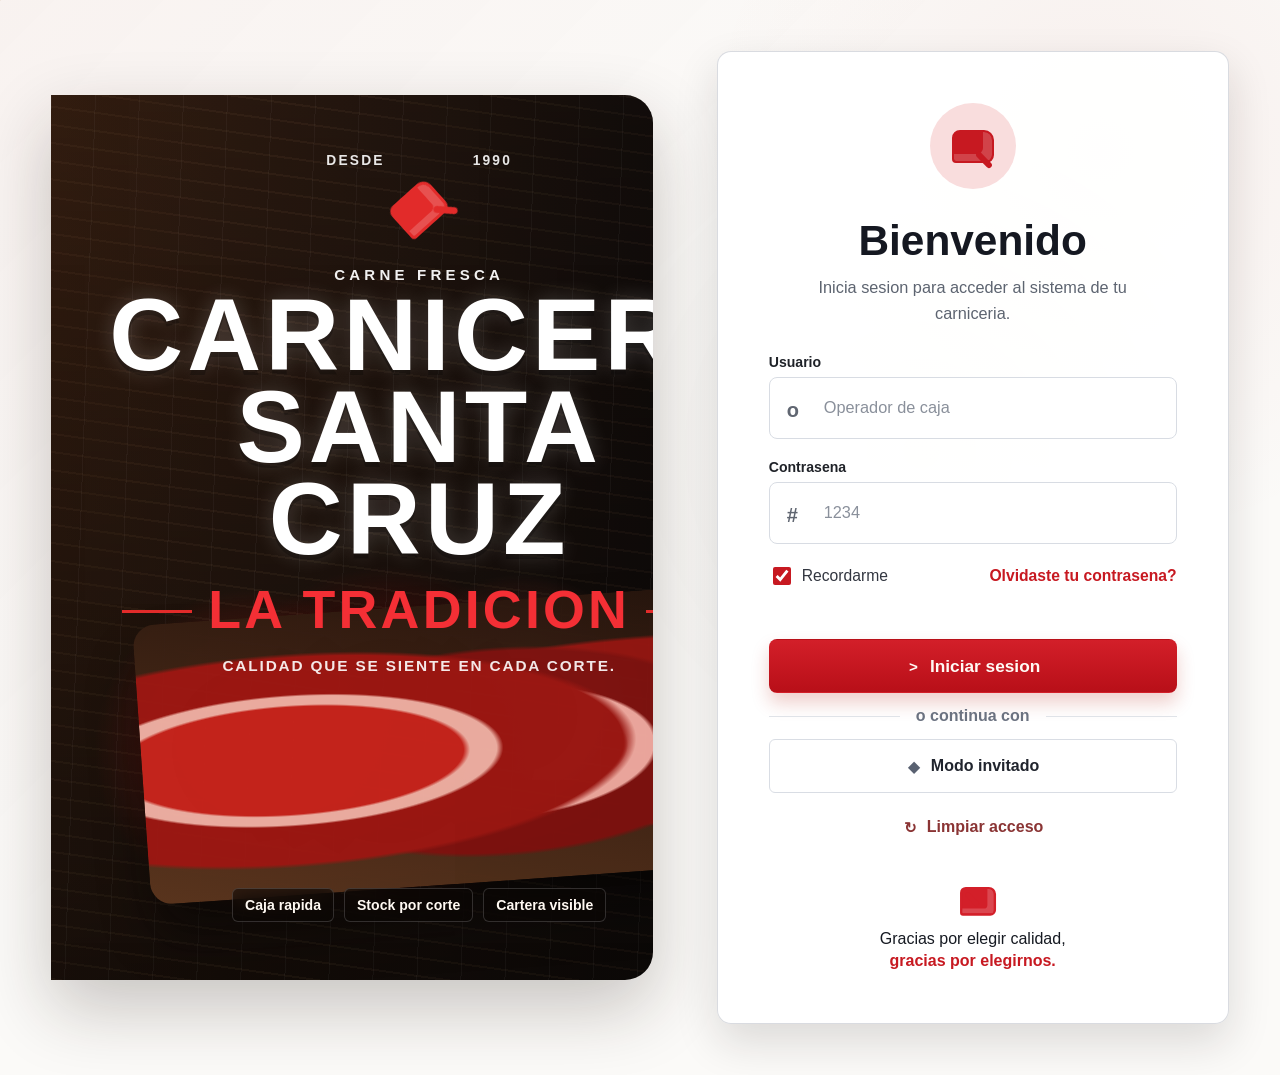
==== commit c4dc41c2: "Mejora el login" ====
--- a/aa1-web/index.html
+++ b/aa1-web/index.html
@@ -10,12 +10,18 @@
   <div class="page-shell">
     <section class="login-screen">
       <div class="login-hero reveal">
-        <p class="eyebrow">Punto de venta</p>
-        <h1>Carniceria Santa Cruz</h1>
-        <p class="hero-copy">
-          Controla ventas, caja, catalogo, inventario y credito desde una interfaz pensada
-          para el ritmo diario de una carniceria.
-        </p>
+        <div class="login-brand-lockup">
+          <div class="brand-year">
+            <span>Desde</span>
+            <strong>1990</strong>
+          </div>
+          <div class="cleaver-mark" aria-hidden="true"></div>
+          <p class="eyebrow">Carne fresca</p>
+          <h1>Carniceria Santa Cruz</h1>
+          <h2>La tradicion</h2>
+          <p class="hero-copy">Calidad que se siente en cada corte.</p>
+        </div>
+
         <div class="hero-pills">
           <span>Caja rapida</span>
           <span>Stock por corte</span>
@@ -26,41 +32,43 @@
 
       <form class="login-card reveal delay-1" id="loginForm">
         <div class="card-top">
-          <p class="eyebrow">Acceso del operador</p>
-          <h2>Iniciar turno</h2>
+          <div class="login-card-icon" aria-hidden="true"></div>
+          <h2>Bienvenido</h2>
           <p>
-            Entra al tablero de trabajo para registrar ventas, consultar facturas y mantener
-            el mostrador al dia.
+            Inicia sesion para acceder al sistema de tu carniceria.
           </p>
         </div>
 
-        <label class="field">
+        <label class="field login-field user-field">
           <span>Usuario</span>
           <input id="usernameInput" type="text" placeholder="Operador de caja">
         </label>
 
-        <label class="field">
+        <label class="field login-field pass-field">
           <span>Contrasena</span>
           <input id="passwordInput" type="password" placeholder="1234">
         </label>
 
+        <div class="login-options">
+          <label>
+            <input type="checkbox" checked>
+            <span>Recordarme</span>
+          </label>
+          <a href="./index.html">Olvidaste tu contrasena?</a>
+        </div>
+
         <p class="login-error" id="loginError"></p>
 
         <div class="card-actions">
-          <button class="primary-button" type="submit">Ingresar</button>
-          <button class="ghost-button" type="button" id="demoButton">Cargar demo</button>
-          <button class="ghost-button" type="button" id="resetDemoButton">Reiniciar demo</button>
+          <button class="primary-button" type="submit">Iniciar sesion</button>
+          <div class="login-divider"><span>o continua con</span></div>
+          <button class="ghost-button" type="button" id="demoButton">Modo invitado</button>
+          <button class="ghost-button" type="button" id="resetDemoButton">Limpiar acceso</button>
         </div>
 
         <div class="login-notes">
-          <div>
-            <strong>Base:</strong>
-            <span>Carniceria Santa Cruz</span>
-          </div>
-          <div>
-            <strong>Salida:</strong>
-            <span>Ventas, inventario y credito</span>
-          </div>
+          <div class="login-mini-icon" aria-hidden="true"></div>
+          <p>Gracias por elegir calidad,<br><strong>gracias por elegirnos.</strong></p>
         </div>
       </form>
     </section>
--- a/aa1-web/styles.css
+++ b/aa1-web/styles.css
@@ -329,6 +329,33 @@
   transition: transform 0.16s ease, box-shadow 0.16s ease, background 0.16s ease;
 }
 
+.primary-button::before,
+.ghost-button::before,
+.remove-button::before,
+.chip-row button::before {
+  display: inline-grid;
+  place-items: center;
+  flex: 0 0 auto;
+  width: 1.05rem;
+  height: 1.05rem;
+  margin-right: 8px;
+  font-size: 0.95rem;
+  font-weight: 900;
+  line-height: 1;
+}
+
+.primary-button::before {
+  content: "+";
+}
+
+.ghost-button::before {
+  content: ">";
+}
+
+.remove-button::before {
+  content: "x";
+}
+
 .primary-button {
   background: linear-gradient(180deg, #c72c21, var(--accent-dark));
   color: #fffaf5;
@@ -379,6 +406,419 @@
   gap: 12px;
   color: var(--muted);
   font-size: 0.92rem;
+}
+
+body[data-page="login"] {
+  background:
+    radial-gradient(circle at 86% 14%, rgba(180, 35, 24, 0.05), transparent 28%),
+    linear-gradient(120deg, rgba(239, 231, 221, 0.56) 0 1px, transparent 1px 18px),
+    #fbfaf8;
+}
+
+body[data-page="login"]::before {
+  background:
+    radial-gradient(circle at 72% 50%, rgba(46, 27, 16, 0.035), transparent 32%),
+    linear-gradient(135deg, rgba(180, 35, 24, 0.035), transparent 45%);
+}
+
+body[data-page="login"] .login-screen {
+  min-height: 100vh;
+  grid-template-columns: minmax(480px, 1.08fr) minmax(380px, 0.92fr);
+  gap: clamp(34px, 5vw, 78px);
+  align-items: center;
+  padding: clamp(24px, 4vw, 54px);
+}
+
+body[data-page="login"] .login-hero {
+  isolation: isolate;
+  min-height: calc(100vh - clamp(48px, 8vw, 108px));
+  border: 0;
+  border-radius: 0 28px 28px 0;
+  background:
+    linear-gradient(180deg, rgba(10, 8, 7, 0.2), rgba(8, 6, 5, 0.72)),
+    radial-gradient(circle at 34% 74%, rgba(202, 42, 32, 0.9) 0 8%, transparent 21%),
+    radial-gradient(circle at 56% 73%, rgba(145, 21, 16, 0.98) 0 10%, transparent 24%),
+    radial-gradient(circle at 78% 70%, rgba(216, 82, 68, 0.72) 0 7%, transparent 18%),
+    linear-gradient(90deg, rgba(57, 30, 14, 0.98), rgba(15, 9, 7, 0.98));
+  padding: clamp(30px, 5vw, 58px);
+  box-shadow: 0 28px 70px rgba(38, 24, 16, 0.24);
+}
+
+body[data-page="login"] .login-hero::before {
+  content: "";
+  position: absolute;
+  inset: 0;
+  z-index: -2;
+  background:
+    repeating-linear-gradient(92deg, rgba(255, 255, 255, 0.035) 0 1px, transparent 1px 44px),
+    linear-gradient(90deg, rgba(0, 0, 0, 0.2), transparent 34%, rgba(0, 0, 0, 0.22)),
+    repeating-linear-gradient(8deg, rgba(255, 194, 128, 0.045) 0 2px, transparent 2px 18px);
+  mix-blend-mode: screen;
+}
+
+body[data-page="login"] .login-hero::after {
+  right: auto;
+  left: clamp(36px, 7vw, 92px);
+  bottom: clamp(46px, 9vw, 96px);
+  z-index: -1;
+  width: min(62vw, 620px);
+  height: min(28vw, 280px);
+  aspect-ratio: auto;
+  border: 0;
+  border-radius: 22px;
+  background:
+    radial-gradient(ellipse at 24% 52%, #c8241c 0 26%, #f0b1a4 27% 31%, #9d1712 32% 50%, transparent 52%),
+    radial-gradient(ellipse at 58% 54%, #a81713 0 24%, #f1aaa0 25% 30%, #7f120f 31% 47%, transparent 49%),
+    radial-gradient(ellipse at 82% 50%, #d34b3d 0 22%, #f5c0b6 23% 31%, #941611 32% 46%, transparent 48%),
+    linear-gradient(13deg, #5b351d, #24130c);
+  box-shadow: 0 34px 54px rgba(0, 0, 0, 0.45);
+  opacity: 0.96;
+  transform: rotate(-4deg);
+}
+
+body[data-page="login"] .login-brand-lockup {
+  position: relative;
+  z-index: 2;
+  max-width: 620px;
+  text-align: center;
+}
+
+body[data-page="login"] .brand-year {
+  display: flex;
+  justify-content: center;
+  gap: 88px;
+  margin-bottom: 12px;
+  color: rgba(255, 255, 255, 0.9);
+  font-size: 0.86rem;
+  font-weight: 900;
+  letter-spacing: 0.16em;
+  text-transform: uppercase;
+}
+
+body[data-page="login"] .cleaver-mark,
+body[data-page="login"] .login-card-icon,
+body[data-page="login"] .login-mini-icon {
+  position: relative;
+  display: inline-grid;
+  place-items: center;
+}
+
+body[data-page="login"] .cleaver-mark {
+  width: 76px;
+  height: 58px;
+  margin: 0 auto 10px;
+  transform: rotate(-42deg);
+}
+
+body[data-page="login"] .cleaver-mark::before,
+body[data-page="login"] .login-card-icon::before,
+body[data-page="login"] .login-mini-icon::before {
+  content: "";
+  width: 44px;
+  height: 34px;
+  border: 3px solid currentColor;
+  border-radius: 8px 10px 8px 4px;
+  background: currentColor;
+  box-shadow: inset -9px -7px 0 rgba(255, 255, 255, 0.18);
+}
+
+body[data-page="login"] .cleaver-mark::after,
+body[data-page="login"] .login-card-icon::after,
+body[data-page="login"] .login-mini-icon::after {
+  content: "";
+  position: absolute;
+  right: 7px;
+  bottom: 7px;
+  width: 24px;
+  height: 7px;
+  border-radius: 999px;
+  background: currentColor;
+  transform: rotate(46deg);
+}
+
+body[data-page="login"] .cleaver-mark {
+  color: #e22b2a;
+}
+
+body[data-page="login"] .login-hero .eyebrow {
+  margin: 18px 0 6px;
+  color: rgba(255, 255, 255, 0.94);
+  font-size: 0.94rem;
+  letter-spacing: 0.28em;
+}
+
+body[data-page="login"] .login-hero h1 {
+  max-width: none;
+  margin: 0;
+  color: #fff;
+  font-family: Impact, "Arial Black", "Segoe UI", sans-serif;
+  font-size: clamp(3.6rem, 8vw, 7.4rem);
+  letter-spacing: 0.04em;
+  line-height: 0.9;
+  text-transform: uppercase;
+  text-shadow: 0 5px 0 rgba(0, 0, 0, 0.24), 0 0 22px rgba(255, 255, 255, 0.2);
+}
+
+body[data-page="login"] .login-hero h2 {
+  position: relative;
+  display: inline-block;
+  margin: 18px 0 16px;
+  color: #f42f35;
+  font-family: Impact, "Arial Black", "Segoe UI", sans-serif;
+  font-size: clamp(2rem, 4.2vw, 4.1rem);
+  letter-spacing: 0.06em;
+  line-height: 1;
+  text-transform: uppercase;
+}
+
+body[data-page="login"] .login-hero h2::before,
+body[data-page="login"] .login-hero h2::after {
+  content: "";
+  position: absolute;
+  top: 50%;
+  width: 70px;
+  height: 3px;
+  background: #e22b2a;
+}
+
+body[data-page="login"] .login-hero h2::before {
+  right: calc(100% + 16px);
+}
+
+body[data-page="login"] .login-hero h2::after {
+  left: calc(100% + 16px);
+}
+
+body[data-page="login"] .hero-copy {
+  max-width: none;
+  margin: 0;
+  color: rgba(255, 255, 255, 0.9);
+  font-size: clamp(0.95rem, 1.2vw, 1.14rem);
+  font-weight: 850;
+  letter-spacing: 0.12em;
+  text-transform: uppercase;
+}
+
+body[data-page="login"] .hero-pills {
+  align-self: end;
+  justify-content: center;
+  max-width: 640px;
+  margin-top: 210px;
+}
+
+body[data-page="login"] .login-hero .hero-pills span {
+  border-color: rgba(255, 255, 255, 0.16);
+  background: rgba(12, 9, 7, 0.52);
+  backdrop-filter: blur(10px);
+}
+
+body[data-page="login"] .hero-art {
+  display: none;
+}
+
+body[data-page="login"] .login-card {
+  width: min(100%, 540px);
+  justify-self: center;
+  border: 1px solid rgba(204, 207, 214, 0.74);
+  border-radius: 14px;
+  background: rgba(255, 255, 255, 0.94);
+  padding: clamp(30px, 4vw, 52px);
+  box-shadow: 0 18px 44px rgba(28, 24, 21, 0.14);
+}
+
+body[data-page="login"] .card-top {
+  text-align: center;
+}
+
+body[data-page="login"] .login-card-icon {
+  width: 86px;
+  height: 86px;
+  margin: 0 auto 28px;
+  border-radius: 50%;
+  background: #f9dddd;
+  color: #c71921;
+}
+
+body[data-page="login"] .login-card-icon::before {
+  width: 38px;
+  height: 29px;
+  border-width: 2px;
+}
+
+body[data-page="login"] .login-card-icon::after {
+  right: 22px;
+  bottom: 26px;
+  width: 20px;
+  height: 6px;
+}
+
+body[data-page="login"] .card-top h2 {
+  margin: 0 0 10px;
+  color: #151821;
+  font-family: "Segoe UI", Arial, sans-serif;
+  font-size: clamp(2rem, 3.6vw, 2.65rem);
+  font-weight: 900;
+}
+
+body[data-page="login"] .card-top p:last-child {
+  max-width: 34ch;
+  margin: 0 auto 28px;
+  color: #5d6470;
+  font-size: 1.02rem;
+  line-height: 1.55;
+}
+
+body[data-page="login"] .login-field {
+  position: relative;
+  margin-bottom: 20px;
+}
+
+body[data-page="login"] .login-field span {
+  color: #1f2228;
+  font-weight: 850;
+}
+
+body[data-page="login"] .login-field::before {
+  position: absolute;
+  left: 18px;
+  bottom: 17px;
+  z-index: 1;
+  color: #606671;
+  font-size: 1.25rem;
+  font-weight: 900;
+}
+
+body[data-page="login"] .user-field::before {
+  content: "o";
+}
+
+body[data-page="login"] .pass-field::before {
+  content: "#";
+}
+
+body[data-page="login"] .login-field input {
+  min-height: 62px;
+  border-color: #d8dce3;
+  border-radius: 8px;
+  padding-left: 54px;
+  color: #151821;
+  font-size: 1.02rem;
+}
+
+body[data-page="login"] .login-field input::placeholder {
+  color: #8a909b;
+}
+
+body[data-page="login"] .login-options {
+  display: flex;
+  align-items: center;
+  justify-content: space-between;
+  gap: 16px;
+  margin: 4px 0 18px;
+  font-size: 0.98rem;
+}
+
+body[data-page="login"] .login-options label {
+  display: inline-flex;
+  align-items: center;
+  gap: 8px;
+  color: #323640;
+}
+
+body[data-page="login"] .login-options input {
+  width: 18px;
+  height: 18px;
+  accent-color: #c71921;
+}
+
+body[data-page="login"] .login-options a {
+  color: #c71921;
+  font-weight: 800;
+  text-decoration: none;
+}
+
+body[data-page="login"] .login-error {
+  text-align: center;
+}
+
+body[data-page="login"] .card-actions {
+  display: grid;
+  gap: 14px;
+}
+
+body[data-page="login"] .card-actions > * {
+  width: 100%;
+}
+
+body[data-page="login"] .card-actions .primary-button {
+  min-height: 54px;
+  border-radius: 8px;
+  background: linear-gradient(180deg, #d31f29, #b80f18);
+  font-size: 1.08rem;
+}
+
+body[data-page="login"] .card-actions .ghost-button {
+  min-height: 54px;
+  border-color: #d9dde4;
+  background: #fff;
+  color: #20242d;
+}
+
+body[data-page="login"] .login-divider {
+  display: flex;
+  align-items: center;
+  gap: 16px;
+  color: #6b7280;
+  font-weight: 700;
+}
+
+body[data-page="login"] .login-divider::before,
+body[data-page="login"] .login-divider::after {
+  content: "";
+  flex: 1;
+  height: 1px;
+  background: #e0e3e8;
+}
+
+body[data-page="login"] .login-divider span {
+  white-space: nowrap;
+}
+
+body[data-page="login"] #demoButton::before {
+  content: "◆";
+  color: #596171;
+}
+
+body[data-page="login"] #resetDemoButton {
+  min-height: 40px;
+  border: 0;
+  background: transparent;
+  color: #8a3434;
+}
+
+body[data-page="login"] .login-notes {
+  justify-items: center;
+  margin-top: 28px;
+  padding-top: 8px;
+  border-top: 0;
+  text-align: center;
+}
+
+body[data-page="login"] .login-notes p {
+  margin: 8px 0 0;
+  color: #161a22;
+  line-height: 1.35;
+}
+
+body[data-page="login"] .login-notes strong {
+  color: #c71921;
+}
+
+body[data-page="login"] .login-mini-icon {
+  width: 36px;
+  height: 28px;
+  color: #d31f29;
+  transform: scale(0.72);
 }
 
 .app {
@@ -733,12 +1173,73 @@
 }
 
 .chip-row button {
+  display: inline-flex;
+  align-items: center;
   border: 1px solid rgba(180, 35, 24, 0.2);
   border-radius: 999px;
   background: var(--accent-soft);
   color: var(--accent-dark);
   padding: 8px 12px;
   font-weight: 800;
+}
+
+.chip-row button::before {
+  content: "+";
+  margin-right: 6px;
+}
+
+#demoButton::before,
+#resetDemoButton::before {
+  content: "↻";
+}
+
+#loginForm .primary-button::before {
+  content: ">";
+}
+
+#scaleButton::before {
+  content: "kg";
+  font-size: 0.72rem;
+}
+
+#cancelSaleButton::before {
+  content: "x";
+}
+
+#checkoutButton::before {
+  content: "$";
+}
+
+#applyCreditButton::before {
+  content: "$";
+}
+
+#settleCreditButton::before {
+  content: "=";
+}
+
+#blockOverdueButton::before {
+  content: "!";
+}
+
+#toggleCreditButton::before {
+  content: "⇄";
+}
+
+#inventoryForm .primary-button::before {
+  content: "⇅";
+}
+
+a.primary-button[href*="ventas"]::before {
+  content: "$";
+}
+
+a.ghost-button[href*="productos"]::before {
+  content: "▦";
+}
+
+a.ghost-button[href*="index"]::before {
+  content: "<";
 }
 
 .table-wrap {
@@ -862,14 +1363,39 @@
 }
 
 .client-item {
+  position: relative;
   width: 100%;
+  min-height: 58px;
   text-align: left;
   background: #fff;
+  padding-left: 48px;
+}
+
+.client-item::before {
+  content: "CL";
+  position: absolute;
+  left: 14px;
+  top: 50%;
+  display: inline-grid;
+  place-items: center;
+  width: 24px;
+  height: 24px;
+  border-radius: 50%;
+  background: var(--surface-steel);
+  color: var(--steel);
+  font-size: 0.68rem;
+  font-weight: 900;
+  transform: translateY(-50%);
 }
 
 .client-item.active {
   border-color: rgba(180, 35, 24, 0.55);
   background: var(--accent-soft);
+}
+
+.client-item.active::before {
+  background: var(--accent);
+  color: #fffaf5;
 }
 
 .detail-grid {
@@ -1150,3 +1676,61 @@
     width: 100%;
   }
 }
+
+@media (max-width: 980px) {
+  body[data-page="login"] .login-screen {
+    grid-template-columns: 1fr;
+    gap: 22px;
+    padding: 18px;
+  }
+
+  body[data-page="login"] .login-hero {
+    min-height: 540px;
+    border-radius: 18px;
+  }
+
+  body[data-page="login"] .login-card {
+    width: 100%;
+  }
+
+  body[data-page="login"] .hero-pills {
+    margin-top: 150px;
+  }
+}
+
+@media (max-width: 620px) {
+  body[data-page="login"] .login-hero,
+  body[data-page="login"] .login-card {
+    padding: 24px;
+  }
+
+  body[data-page="login"] .login-hero {
+    min-height: 500px;
+  }
+
+  body[data-page="login"] .brand-year {
+    gap: 42px;
+  }
+
+  body[data-page="login"] .login-hero h1 {
+    font-size: clamp(2.7rem, 15vw, 4.4rem);
+  }
+
+  body[data-page="login"] .login-hero h2 {
+    font-size: clamp(1.65rem, 9vw, 2.6rem);
+  }
+
+  body[data-page="login"] .login-hero h2::before,
+  body[data-page="login"] .login-hero h2::after {
+    width: 34px;
+  }
+
+  body[data-page="login"] .login-options {
+    align-items: flex-start;
+    flex-direction: column;
+  }
+
+  body[data-page="login"] .hero-pills {
+    margin-top: 120px;
+  }
+}
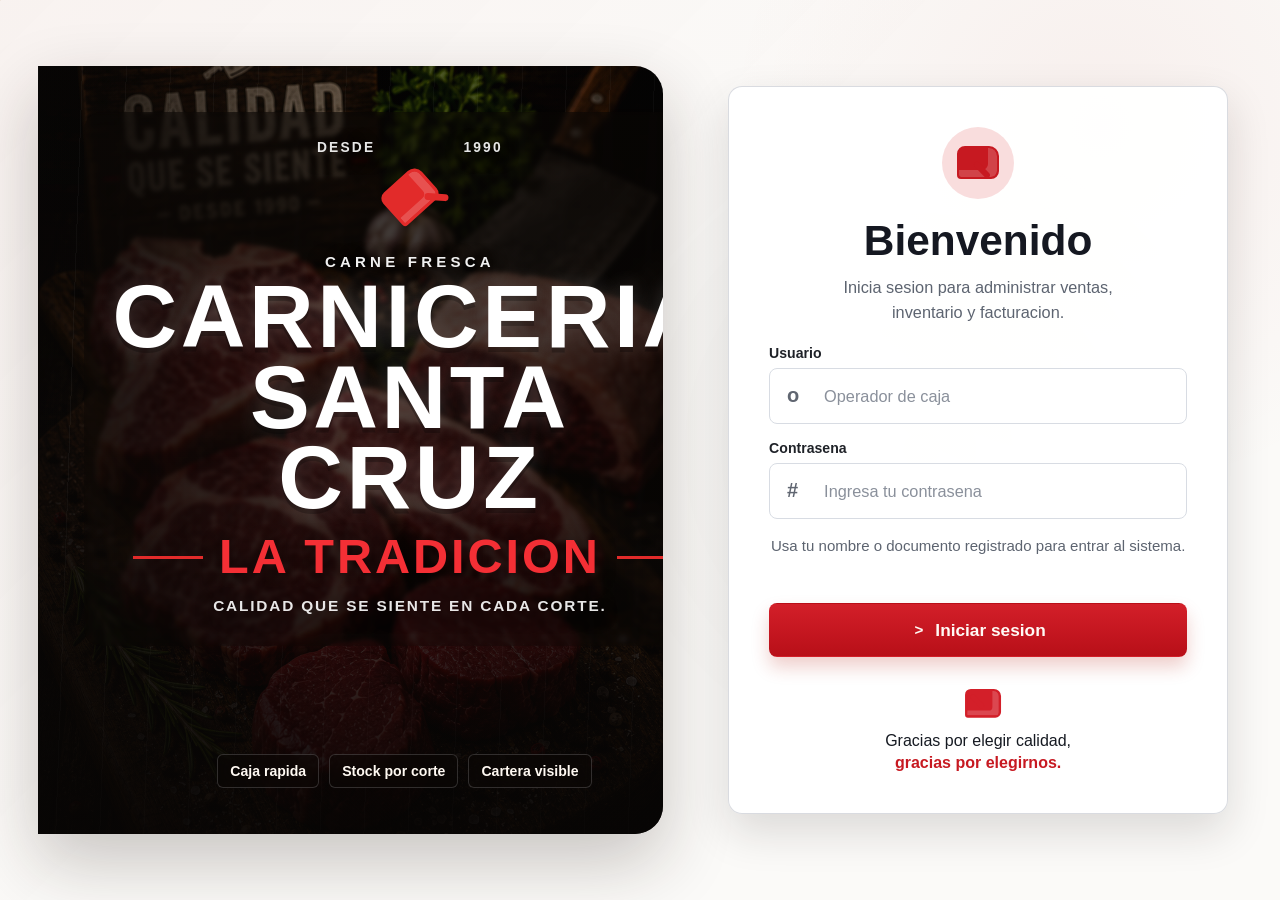
==== commit 0c0511f6: "Arreglo login, venta" ====
--- a/aa1-web/index.html
+++ b/aa1-web/index.html
@@ -35,7 +35,7 @@
           <div class="login-card-icon" aria-hidden="true"></div>
           <h2>Bienvenido</h2>
           <p>
-            Inicia sesion para acceder al sistema de tu carniceria.
+            Inicia sesion para administrar ventas, inventario y facturacion.
           </p>
         </div>
 
@@ -46,24 +46,15 @@
 
         <label class="field login-field pass-field">
           <span>Contrasena</span>
-          <input id="passwordInput" type="password" placeholder="1234">
+          <input id="passwordInput" type="password" placeholder="Ingresa tu contrasena">
         </label>
 
-        <div class="login-options">
-          <label>
-            <input type="checkbox" checked>
-            <span>Recordarme</span>
-          </label>
-          <a href="./index.html">Olvidaste tu contrasena?</a>
-        </div>
+        <p class="login-helper">Usa tu nombre o documento registrado para entrar al sistema.</p>
 
         <p class="login-error" id="loginError"></p>
 
         <div class="card-actions">
           <button class="primary-button" type="submit">Iniciar sesion</button>
-          <div class="login-divider"><span>o continua con</span></div>
-          <button class="ghost-button" type="button" id="demoButton">Modo invitado</button>
-          <button class="ghost-button" type="button" id="resetDemoButton">Limpiar acceso</button>
         </div>
 
         <div class="login-notes">
--- a/aa1-web/styles.css
+++ b/aa1-web/styles.css
@@ -422,25 +422,23 @@
 }
 
 body[data-page="login"] .login-screen {
-  min-height: 100vh;
-  grid-template-columns: minmax(480px, 1.08fr) minmax(380px, 0.92fr);
-  gap: clamp(34px, 5vw, 78px);
+  min-height: 100dvh;
+  grid-template-columns: minmax(420px, 1.02fr) minmax(360px, 0.86fr);
+  gap: clamp(20px, 4vw, 54px);
   align-items: center;
-  padding: clamp(24px, 4vw, 54px);
+  padding: clamp(18px, 3vw, 40px);
 }
 
 body[data-page="login"] .login-hero {
   isolation: isolate;
-  min-height: calc(100vh - clamp(48px, 8vw, 108px));
+  min-height: clamp(420px, 78vh, 760px);
   border: 0;
   border-radius: 0 28px 28px 0;
   background:
-    linear-gradient(180deg, rgba(10, 8, 7, 0.2), rgba(8, 6, 5, 0.72)),
-    radial-gradient(circle at 34% 74%, rgba(202, 42, 32, 0.9) 0 8%, transparent 21%),
-    radial-gradient(circle at 56% 73%, rgba(145, 21, 16, 0.98) 0 10%, transparent 24%),
-    radial-gradient(circle at 78% 70%, rgba(216, 82, 68, 0.72) 0 7%, transparent 18%),
-    linear-gradient(90deg, rgba(57, 30, 14, 0.98), rgba(15, 9, 7, 0.98));
-  padding: clamp(30px, 5vw, 58px);
+    linear-gradient(180deg, rgba(8, 6, 5, 0.22), rgba(8, 6, 5, 0.74)),
+    linear-gradient(90deg, rgba(8, 6, 5, 0.82), rgba(8, 6, 5, 0.22) 48%, rgba(8, 6, 5, 0.38)),
+    url("./assets/ChatGPT Image 8 may 2026, 17_57_57.png") center/cover no-repeat;
+  padding: clamp(26px, 4vw, 46px);
   box-shadow: 0 28px 70px rgba(38, 24, 16, 0.24);
 }
 
@@ -450,37 +448,38 @@
   inset: 0;
   z-index: -2;
   background:
-    repeating-linear-gradient(92deg, rgba(255, 255, 255, 0.035) 0 1px, transparent 1px 44px),
-    linear-gradient(90deg, rgba(0, 0, 0, 0.2), transparent 34%, rgba(0, 0, 0, 0.22)),
-    repeating-linear-gradient(8deg, rgba(255, 194, 128, 0.045) 0 2px, transparent 2px 18px);
+    linear-gradient(180deg, rgba(0, 0, 0, 0.18), transparent 44%, rgba(0, 0, 0, 0.28)),
+    repeating-linear-gradient(92deg, rgba(255, 255, 255, 0.035) 0 1px, transparent 1px 44px);
   mix-blend-mode: screen;
 }
 
 body[data-page="login"] .login-hero::after {
-  right: auto;
-  left: clamp(36px, 7vw, 92px);
-  bottom: clamp(46px, 9vw, 96px);
+  content: "";
+  right: 0;
+  left: 0;
+  bottom: 0;
   z-index: -1;
-  width: min(62vw, 620px);
-  height: min(28vw, 280px);
+  width: auto;
+  height: 45%;
   aspect-ratio: auto;
   border: 0;
-  border-radius: 22px;
-  background:
-    radial-gradient(ellipse at 24% 52%, #c8241c 0 26%, #f0b1a4 27% 31%, #9d1712 32% 50%, transparent 52%),
-    radial-gradient(ellipse at 58% 54%, #a81713 0 24%, #f1aaa0 25% 30%, #7f120f 31% 47%, transparent 49%),
-    radial-gradient(ellipse at 82% 50%, #d34b3d 0 22%, #f5c0b6 23% 31%, #941611 32% 46%, transparent 48%),
-    linear-gradient(13deg, #5b351d, #24130c);
-  box-shadow: 0 34px 54px rgba(0, 0, 0, 0.45);
-  opacity: 0.96;
-  transform: rotate(-4deg);
+  border-radius: 0;
+  background: linear-gradient(180deg, transparent, rgba(7, 5, 4, 0.72));
+  box-shadow: none;
+  opacity: 1;
+  transform: none;
 }
 
 body[data-page="login"] .login-brand-lockup {
   position: relative;
   z-index: 2;
-  max-width: 620px;
+  max-width: 660px;
   text-align: center;
+  padding: clamp(16px, 2.6vw, 28px);
+  border-radius: 18px;
+  background: linear-gradient(180deg, rgba(10, 7, 5, 0.56), rgba(10, 7, 5, 0.28));
+  backdrop-filter: blur(2px);
+  text-shadow: 0 4px 18px rgba(0, 0, 0, 0.62);
 }
 
 body[data-page="login"] .brand-year {
@@ -552,7 +551,7 @@
   margin: 0;
   color: #fff;
   font-family: Impact, "Arial Black", "Segoe UI", sans-serif;
-  font-size: clamp(3.6rem, 8vw, 7.4rem);
+  font-size: clamp(3.1rem, 7vw, 6.1rem);
   letter-spacing: 0.04em;
   line-height: 0.9;
   text-transform: uppercase;
@@ -562,10 +561,10 @@
 body[data-page="login"] .login-hero h2 {
   position: relative;
   display: inline-block;
-  margin: 18px 0 16px;
+  margin: 14px 0 12px;
   color: #f42f35;
   font-family: Impact, "Arial Black", "Segoe UI", sans-serif;
-  font-size: clamp(2rem, 4.2vw, 4.1rem);
+  font-size: clamp(1.8rem, 3.8vw, 3.4rem);
   letter-spacing: 0.06em;
   line-height: 1;
   text-transform: uppercase;
@@ -603,7 +602,7 @@
   align-self: end;
   justify-content: center;
   max-width: 640px;
-  margin-top: 210px;
+  margin-top: clamp(84px, 12vh, 150px);
 }
 
 body[data-page="login"] .login-hero .hero-pills span {
@@ -617,12 +616,12 @@
 }
 
 body[data-page="login"] .login-card {
-  width: min(100%, 540px);
+  width: min(100%, 500px);
   justify-self: center;
   border: 1px solid rgba(204, 207, 214, 0.74);
   border-radius: 14px;
   background: rgba(255, 255, 255, 0.94);
-  padding: clamp(30px, 4vw, 52px);
+  padding: clamp(26px, 3.2vw, 40px);
   box-shadow: 0 18px 44px rgba(28, 24, 21, 0.14);
 }
 
@@ -631,9 +630,9 @@
 }
 
 body[data-page="login"] .login-card-icon {
-  width: 86px;
-  height: 86px;
-  margin: 0 auto 28px;
+  width: 72px;
+  height: 72px;
+  margin: 0 auto 18px;
   border-radius: 50%;
   background: #f9dddd;
   color: #c71921;
@@ -662,7 +661,7 @@
 
 body[data-page="login"] .card-top p:last-child {
   max-width: 34ch;
-  margin: 0 auto 28px;
+  margin: 0 auto 20px;
   color: #5d6470;
   font-size: 1.02rem;
   line-height: 1.55;
@@ -670,7 +669,7 @@
 
 body[data-page="login"] .login-field {
   position: relative;
-  margin-bottom: 20px;
+  margin-bottom: 16px;
 }
 
 body[data-page="login"] .login-field span {
@@ -697,7 +696,7 @@
 }
 
 body[data-page="login"] .login-field input {
-  min-height: 62px;
+  min-height: 56px;
   border-color: #d8dce3;
   border-radius: 8px;
   padding-left: 54px;
@@ -737,13 +736,22 @@
   text-decoration: none;
 }
 
+body[data-page="login"] .login-helper {
+  margin: 2px 0 14px;
+  color: #5d6470;
+  font-size: 0.94rem;
+  line-height: 1.5;
+  text-align: center;
+}
+
 body[data-page="login"] .login-error {
+  margin: 0 0 12px;
   text-align: center;
 }
 
 body[data-page="login"] .card-actions {
   display: grid;
-  gap: 14px;
+  gap: 10px;
 }
 
 body[data-page="login"] .card-actions > * {
@@ -757,48 +765,9 @@
   font-size: 1.08rem;
 }
 
-body[data-page="login"] .card-actions .ghost-button {
-  min-height: 54px;
-  border-color: #d9dde4;
-  background: #fff;
-  color: #20242d;
-}
-
-body[data-page="login"] .login-divider {
-  display: flex;
-  align-items: center;
-  gap: 16px;
-  color: #6b7280;
-  font-weight: 700;
-}
-
-body[data-page="login"] .login-divider::before,
-body[data-page="login"] .login-divider::after {
-  content: "";
-  flex: 1;
-  height: 1px;
-  background: #e0e3e8;
-}
-
-body[data-page="login"] .login-divider span {
-  white-space: nowrap;
-}
-
-body[data-page="login"] #demoButton::before {
-  content: "◆";
-  color: #596171;
-}
-
-body[data-page="login"] #resetDemoButton {
-  min-height: 40px;
-  border: 0;
-  background: transparent;
-  color: #8a3434;
-}
-
 body[data-page="login"] .login-notes {
   justify-items: center;
-  margin-top: 28px;
+  margin-top: 20px;
   padding-top: 8px;
   border-top: 0;
   text-align: center;
@@ -1188,8 +1157,8 @@
   margin-right: 6px;
 }
 
-#demoButton::before,
-#resetDemoButton::before {
+#legacyLoginAction::before,
+#legacyResetAction::before {
   content: "↻";
 }
 
@@ -1330,6 +1299,31 @@
   margin: 7px 0 0;
   color: rgba(255, 249, 242, 0.82);
   line-height: 1.55;
+}
+
+.quick-client-form {
+  display: grid;
+  gap: 12px;
+  margin-bottom: 6px;
+  border: 1px solid var(--line);
+  border-radius: var(--radius-sm);
+  background: rgba(255, 253, 249, 0.94);
+  padding: 14px;
+}
+
+.quick-client-toggle {
+  display: inline-flex;
+  align-items: center;
+  gap: 10px;
+  color: var(--steel);
+  font-size: 0.94rem;
+  font-weight: 750;
+}
+
+.quick-client-toggle input {
+  width: 18px;
+  height: 18px;
+  accent-color: var(--accent);
 }
 
 .form-grid {
@@ -1677,6 +1671,44 @@
   }
 }
 
+@media (max-height: 860px) and (min-width: 981px) {
+  body[data-page="login"] .login-screen {
+    gap: 18px;
+    padding: 16px 20px;
+  }
+
+  body[data-page="login"] .login-hero {
+    min-height: 400px;
+    padding: 24px 30px;
+  }
+
+  body[data-page="login"] .login-hero h1 {
+    font-size: clamp(2.9rem, 5vw, 5rem);
+  }
+
+  body[data-page="login"] .login-hero h2 {
+    font-size: clamp(1.7rem, 2.8vw, 2.8rem);
+  }
+
+  body[data-page="login"] .hero-pills {
+    margin-top: 70px;
+  }
+
+  body[data-page="login"] .login-card {
+    padding: 24px 26px;
+  }
+
+  body[data-page="login"] .login-notes {
+    margin-top: 14px;
+  }
+}
+
+@media (max-height: 760px) and (min-width: 981px) {
+  body[data-page="login"] .hero-pills {
+    display: none;
+  }
+}
+
 @media (max-width: 980px) {
   body[data-page="login"] .login-screen {
     grid-template-columns: 1fr;
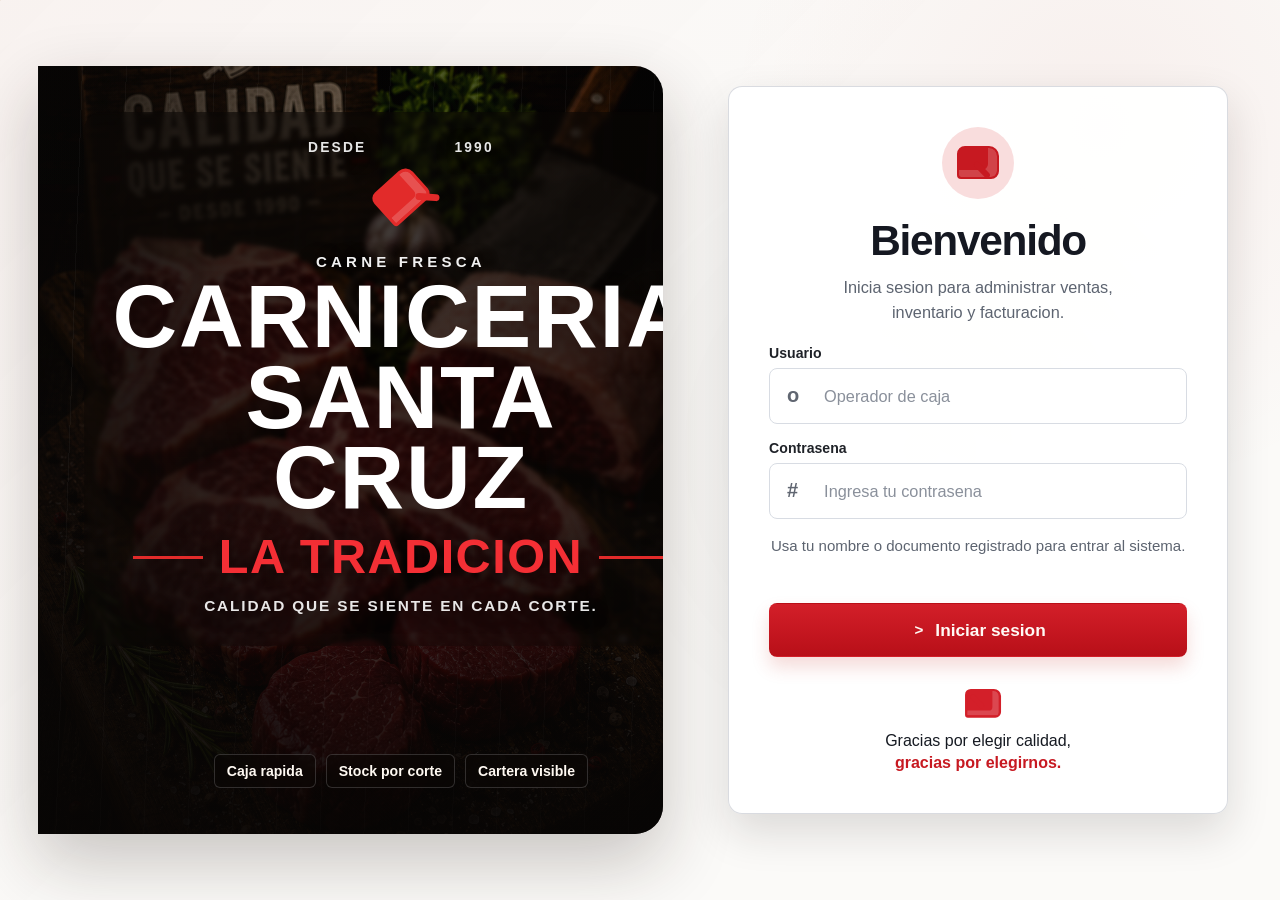
==== commit 9ee28c92: "google analytics" ====
--- a/aa1-web/index.html
+++ b/aa1-web/index.html
@@ -6,6 +6,15 @@
   <title>Carniceria Santa Cruz | Login</title>
   <link rel="stylesheet" href="./styles.css">
 </head>
+<!-- Google tag (gtag.js) -->
+<script async src="https://www.googletagmanager.com/gtag/js?id=G-K4ZRLPHMQP"></script>
+<script>
+  window.dataLayer = window.dataLayer || [];
+  function gtag(){dataLayer.push(arguments);}
+  gtag('js', new Date());
+
+  gtag('config', 'G-K4ZRLPHMQP');
+</script>
 <body data-page="login">
   <div class="page-shell">
     <section class="login-screen">
--- a/aa1-web/styles.css
+++ b/aa1-web/styles.css
@@ -1,23 +1,25 @@
 :root {
-  --bg: #f6f1ea;
-  --bg-2: #ede5da;
-  --surface: #fffdf9;
-  --surface-soft: #fbf6ef;
-  --surface-steel: #eef2f3;
-  --ink: #211f1d;
-  --muted: #716a62;
-  --line: #ded3c7;
-  --line-strong: #c9b8a7;
-  --accent: #b42318;
-  --accent-dark: #7d1914;
-  --accent-soft: #fde7e3;
-  --steel: #20323b;
-  --steel-2: #314851;
-  --green: #28664c;
-  --warning: #a85f17;
-  --danger: #b42318;
-  --shadow: 0 18px 36px rgba(37, 28, 21, 0.12);
-  --shadow-soft: 0 10px 22px rgba(37, 28, 21, 0.08);
+  --bg: #ffffff;
+  --bg-2: #f4f7fb;
+  --surface: #ffffff;
+  --surface-soft: #f7f9fc;
+  --surface-steel: #edf2f8;
+  --ink: #172033;
+  --muted: #5b6779;
+  --line: #d8e1ec;
+  --line-strong: #c2cedd;
+  --accent: #c6382c;
+  --accent-dark: #98291f;
+  --accent-soft: #fdeceb;
+  --steel: #21374f;
+  --steel-2: #34506d;
+  --green: #1f7a55;
+  --warning: #b8731d;
+  --danger: #c6382c;
+  --shadow: 0 20px 42px rgba(23, 32, 51, 0.12);
+  --shadow-soft: 0 12px 24px rgba(23, 32, 51, 0.08);
+  --font-sans: "Aptos", "Segoe UI Variable Text", "Segoe UI", "Helvetica Neue", Arial, sans-serif;
+  --font-display: "Aptos Display", "Segoe UI Variable", "Segoe UI", "Helvetica Neue", Arial, sans-serif;
   --radius-lg: 8px;
   --radius-md: 8px;
   --radius-sm: 6px;
@@ -35,12 +37,8 @@
   margin: 0;
   min-height: 100vh;
   color: var(--ink);
-  font-family: "Segoe UI", Arial, sans-serif;
-  background:
-    linear-gradient(90deg, rgba(180, 35, 24, 0.035) 1px, transparent 1px),
-    linear-gradient(0deg, rgba(32, 50, 59, 0.035) 1px, transparent 1px),
-    linear-gradient(135deg, var(--bg) 0%, #fffaf4 42%, var(--bg-2) 100%);
-  background-size: 28px 28px, 28px 28px, auto;
+  font-family: var(--font-sans);
+  background: #fff;
 }
 
 body::before {
@@ -49,8 +47,8 @@
   inset: 0;
   pointer-events: none;
   background:
-    linear-gradient(180deg, rgba(255, 255, 255, 0.45), transparent 36%),
-    radial-gradient(circle at 78% 8%, rgba(180, 35, 24, 0.08), transparent 26%);
+    linear-gradient(180deg, rgba(245, 248, 252, 0.98), rgba(255, 255, 255, 0) 240px),
+    radial-gradient(circle at 86% 8%, rgba(198, 56, 44, 0.05), transparent 22%);
 }
 
 img {
@@ -154,7 +152,8 @@
 .panel h3,
 .login-card h2,
 .brand-block h2 {
-  font-family: Georgia, "Times New Roman", serif;
+  font-family: var(--font-display);
+  letter-spacing: -0.03em;
 }
 
 .login-hero h1 {
@@ -357,15 +356,15 @@
 }
 
 .primary-button {
-  background: linear-gradient(180deg, #c72c21, var(--accent-dark));
+  background: linear-gradient(180deg, #d34a3d, var(--accent-dark));
   color: #fffaf5;
-  box-shadow: 0 10px 18px rgba(180, 35, 24, 0.22);
+  box-shadow: 0 10px 18px rgba(198, 56, 44, 0.18);
 }
 
 .ghost-button,
 .remove-button {
-  border-color: rgba(32, 50, 59, 0.14);
-  background: #f4f7f7;
+  border-color: var(--line);
+  background: #fff;
   color: var(--steel);
 }
 
@@ -550,12 +549,13 @@
   max-width: none;
   margin: 0;
   color: #fff;
-  font-family: Impact, "Arial Black", "Segoe UI", sans-serif;
+  font-family: var(--font-display);
   font-size: clamp(3.1rem, 7vw, 6.1rem);
-  letter-spacing: 0.04em;
+  font-weight: 900;
+  letter-spacing: 0.02em;
   line-height: 0.9;
   text-transform: uppercase;
-  text-shadow: 0 5px 0 rgba(0, 0, 0, 0.24), 0 0 22px rgba(255, 255, 255, 0.2);
+  text-shadow: 0 10px 28px rgba(0, 0, 0, 0.22);
 }
 
 body[data-page="login"] .login-hero h2 {
@@ -563,9 +563,10 @@
   display: inline-block;
   margin: 14px 0 12px;
   color: #f42f35;
-  font-family: Impact, "Arial Black", "Segoe UI", sans-serif;
+  font-family: var(--font-display);
   font-size: clamp(1.8rem, 3.8vw, 3.4rem);
-  letter-spacing: 0.06em;
+  font-weight: 850;
+  letter-spacing: 0.03em;
   line-height: 1;
   text-transform: uppercase;
 }
@@ -654,7 +655,7 @@
 body[data-page="login"] .card-top h2 {
   margin: 0 0 10px;
   color: #151821;
-  font-family: "Segoe UI", Arial, sans-serif;
+  font-family: var(--font-display);
   font-size: clamp(2rem, 3.6vw, 2.65rem);
   font-weight: 900;
 }
@@ -801,10 +802,11 @@
   flex-direction: column;
   position: sticky;
   top: 0;
-  height: 100vh;
+  height: 100dvh;
   padding: 22px;
+  gap: 16px;
   background:
-    linear-gradient(180deg, rgba(32, 50, 59, 0.98), rgba(18, 27, 32, 0.98)),
+    linear-gradient(180deg, rgba(21, 34, 50, 0.98), rgba(13, 24, 38, 0.98)),
     repeating-linear-gradient(90deg, rgba(255,255,255,0.04) 0 1px, transparent 1px 18px);
   color: #fff9f2;
   overflow: hidden;
@@ -821,20 +823,15 @@
   line-height: 1;
 }
 
-.side-copy,
-.side-foot {
-  color: rgba(255, 249, 242, 0.74);
-  line-height: 1.55;
-}
-
-.side-copy {
-  margin-bottom: 0;
-}
-
 .nav-list {
   display: grid;
   gap: 7px;
-  margin: 22px 0;
+  flex: 1 1 auto;
+  min-height: 0;
+  margin: 0;
+  overflow-y: auto;
+  padding-right: 4px;
+  align-content: start;
 }
 
 .nav-link {
@@ -842,21 +839,22 @@
   align-items: center;
   gap: 10px;
   width: 100%;
-  border: 1px solid rgba(255, 255, 255, 0.08);
+  border: 1px solid rgba(255, 255, 255, 0.1);
   border-radius: var(--radius-sm);
-  background: rgba(255, 255, 255, 0.045);
+  background: rgba(255, 255, 255, 0.06);
   color: #fff9f2;
   padding: 10px 12px;
   text-align: left;
   text-decoration: none;
   font-weight: 750;
-  transition: background 0.18s ease, transform 0.18s ease, border-color 0.18s ease;
+  transition: background 0.18s ease, transform 0.18s ease, border-color 0.18s ease, box-shadow 0.18s ease;
 }
 
 .nav-link:hover,
 .nav-link.active {
-  border-color: rgba(255, 255, 255, 0.16);
-  background: linear-gradient(90deg, var(--accent), #da4b36);
+  border-color: rgba(255, 255, 255, 0.18);
+  background: linear-gradient(90deg, var(--accent), #db5648);
+  box-shadow: 0 10px 20px rgba(198, 56, 44, 0.2);
   transform: translateX(3px);
 }
 
@@ -871,22 +869,14 @@
   font-weight: 900;
 }
 
-.side-pattern {
-  margin-top: auto;
-  min-height: 136px;
-  border: 1px solid rgba(255, 255, 255, 0.12);
-  border-radius: var(--radius-lg);
-  background:
-    linear-gradient(135deg, rgba(180, 35, 24, 0.7), rgba(255, 255, 255, 0.08)),
-    repeating-linear-gradient(135deg, rgba(255,255,255,0.13) 0 2px, transparent 2px 18px);
-}
-
 .side-button {
-  margin-top: 14px;
+  margin-top: 0;
 }
 
 .workspace {
-  padding: 26px;
+  min-height: 100vh;
+  padding: 28px 30px;
+  background: #fff;
 }
 
 .workspace-header {
@@ -914,7 +904,7 @@
   min-width: 160px;
   border: 1px solid var(--line);
   border-radius: var(--radius-sm);
-  background: rgba(255, 253, 249, 0.86);
+  background: #fff;
   padding: 11px 13px;
   box-shadow: var(--shadow-soft);
 }
@@ -959,7 +949,7 @@
   gap: 18px;
   border-left: 6px solid var(--accent);
   background:
-    linear-gradient(120deg, rgba(255, 253, 249, 0.98), rgba(245, 239, 231, 0.96));
+    linear-gradient(135deg, #ffffff, #f6f9fc);
 }
 
 .panel-copy {
@@ -979,7 +969,7 @@
 .banner-aside {
   border: 1px solid var(--line);
   border-radius: var(--radius-sm);
-  background: var(--surface-soft);
+  background: #fff;
   padding: 16px;
 }
 
@@ -1057,10 +1047,15 @@
   align-items: start;
 }
 
+.inventory-grid.stacked-layout,
+.split-grid.stacked-layout {
+  grid-template-columns: 1fr;
+}
+
 .panel {
   border: 1px solid var(--line);
   border-radius: var(--radius-lg);
-  background: rgba(255, 253, 249, 0.92);
+  background: var(--surface);
   padding: 18px;
 }
 
@@ -1204,7 +1199,7 @@
 }
 
 a.ghost-button[href*="productos"]::before {
-  content: "▦";
+  content: "[]";
 }
 
 a.ghost-button[href*="index"]::before {
@@ -1215,28 +1210,33 @@
   overflow: auto;
   border: 1px solid var(--line);
   border-radius: var(--radius-sm);
-  background: #fff;
+  background: var(--surface);
 }
 
 .scroll-table {
   max-height: 360px;
+}
+
+.fixed-table {
+  max-height: 430px;
 }
 
 table {
   width: 100%;
   min-width: 640px;
   border-collapse: collapse;
-  background: #fff;
-}
-
-.scroll-table thead th {
+  background: var(--surface);
+}
+
+.scroll-table thead th,
+.fixed-table thead th {
   position: sticky;
   top: 0;
   z-index: 1;
 }
 
 thead th {
-  background: var(--steel);
+  background: var(--steel-2);
   color: #fff9f2;
 }
 
@@ -1249,7 +1249,7 @@
 }
 
 tbody tr:nth-child(even) {
-  background: #fbf8f4;
+  background: #f8fafc;
 }
 
 tbody tr:hover {
@@ -1290,7 +1290,7 @@
 .note-card {
   margin-top: 16px;
   border-radius: var(--radius-sm);
-  background: linear-gradient(160deg, var(--steel), #16242a);
+  background: linear-gradient(160deg, var(--steel), #17273b);
   color: #fff9f2;
   padding: 16px;
 }
@@ -1307,7 +1307,7 @@
   margin-bottom: 6px;
   border: 1px solid var(--line);
   border-radius: var(--radius-sm);
-  background: rgba(255, 253, 249, 0.94);
+  background: var(--surface-soft);
   padding: 14px;
 }
 
@@ -1343,11 +1343,38 @@
   color: var(--muted);
 }
 
-.filter-inline select {
+.filter-inline select,
+.filter-inline input {
   border: 1px solid var(--line-strong);
   border-radius: var(--radius-sm);
   background: #fff;
   padding: 9px 11px;
+}
+
+.compact-filters {
+  margin-bottom: 14px;
+}
+
+#productCode:disabled {
+  background: var(--surface-steel);
+  color: var(--muted);
+}
+
+#updateProductButton::before,
+#loadClientFormButton::before {
+  content: "!";
+}
+
+#clearProductFormButton::before,
+#cancelClientFormButton::before,
+#cancelQuickClientButton::before {
+  content: "x";
+}
+
+#toggleClientFormButton::before,
+#toggleQuickClientButton::before,
+#saveClientButton::before {
+  content: "+";
 }
 
 .client-list {
@@ -1440,7 +1467,7 @@
 
 .invoice-card {
   border-radius: var(--radius-lg);
-  background: linear-gradient(160deg, var(--steel), #15252c);
+  background: linear-gradient(160deg, var(--steel), #17273b);
   color: #fff9f2;
   padding: 18px;
 }
@@ -1491,7 +1518,7 @@
   overflow: hidden;
   height: 10px;
   border-radius: 999px;
-  background: #e1e8e9;
+  background: #e3eaf2;
 }
 
 .chart-fill {
@@ -1552,7 +1579,7 @@
   min-width: 240px;
   max-width: 360px;
   border-radius: var(--radius-lg);
-  background: rgba(32, 50, 59, 0.97);
+  background: rgba(33, 55, 79, 0.97);
   color: #fff9f2;
   box-shadow: var(--shadow);
   opacity: 0;
@@ -1568,7 +1595,7 @@
 }
 
 .toast.error {
-  background: rgba(180, 35, 24, 0.97);
+  background: rgba(198, 56, 44, 0.97);
 }
 
 @keyframes rise-in {
@@ -1614,6 +1641,11 @@
   .sidebar {
     position: relative;
     height: auto;
+  }
+
+  .nav-list {
+    overflow: visible;
+    padding-right: 0;
   }
 
   .workspace {
